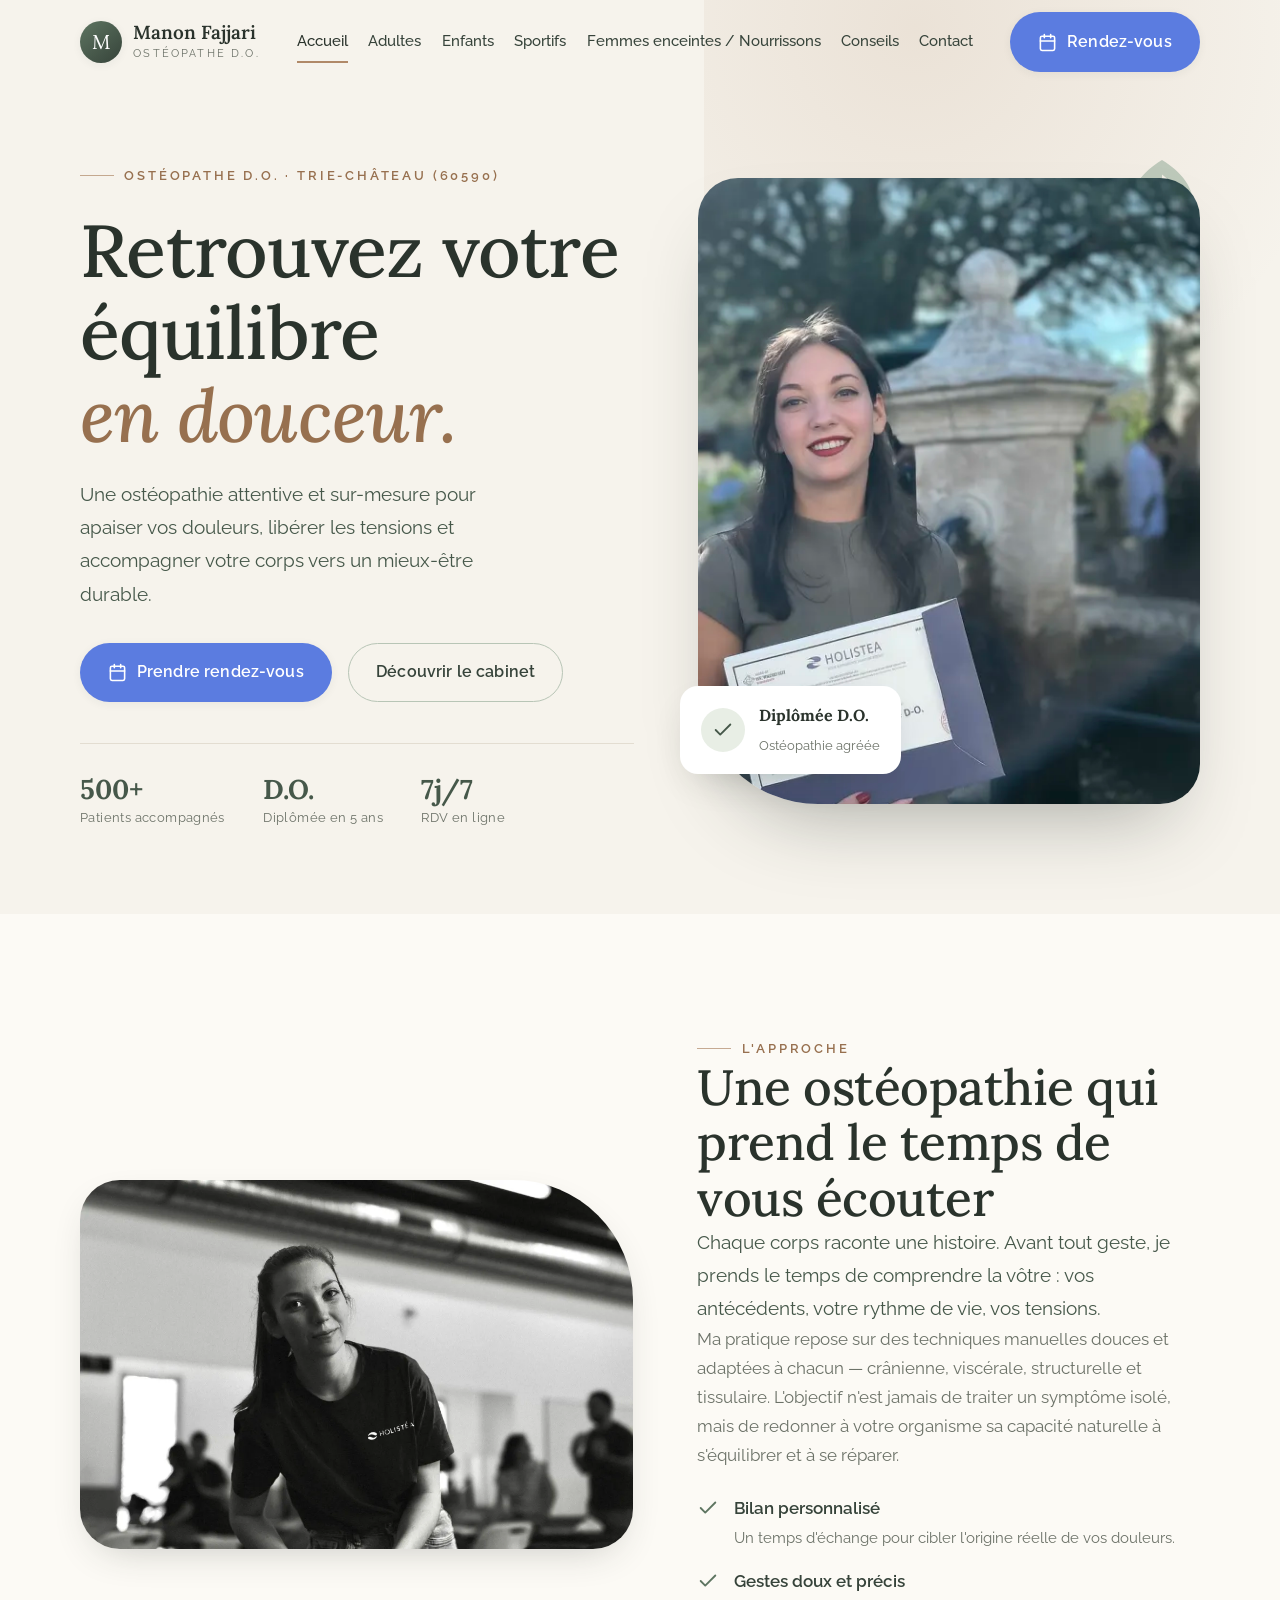
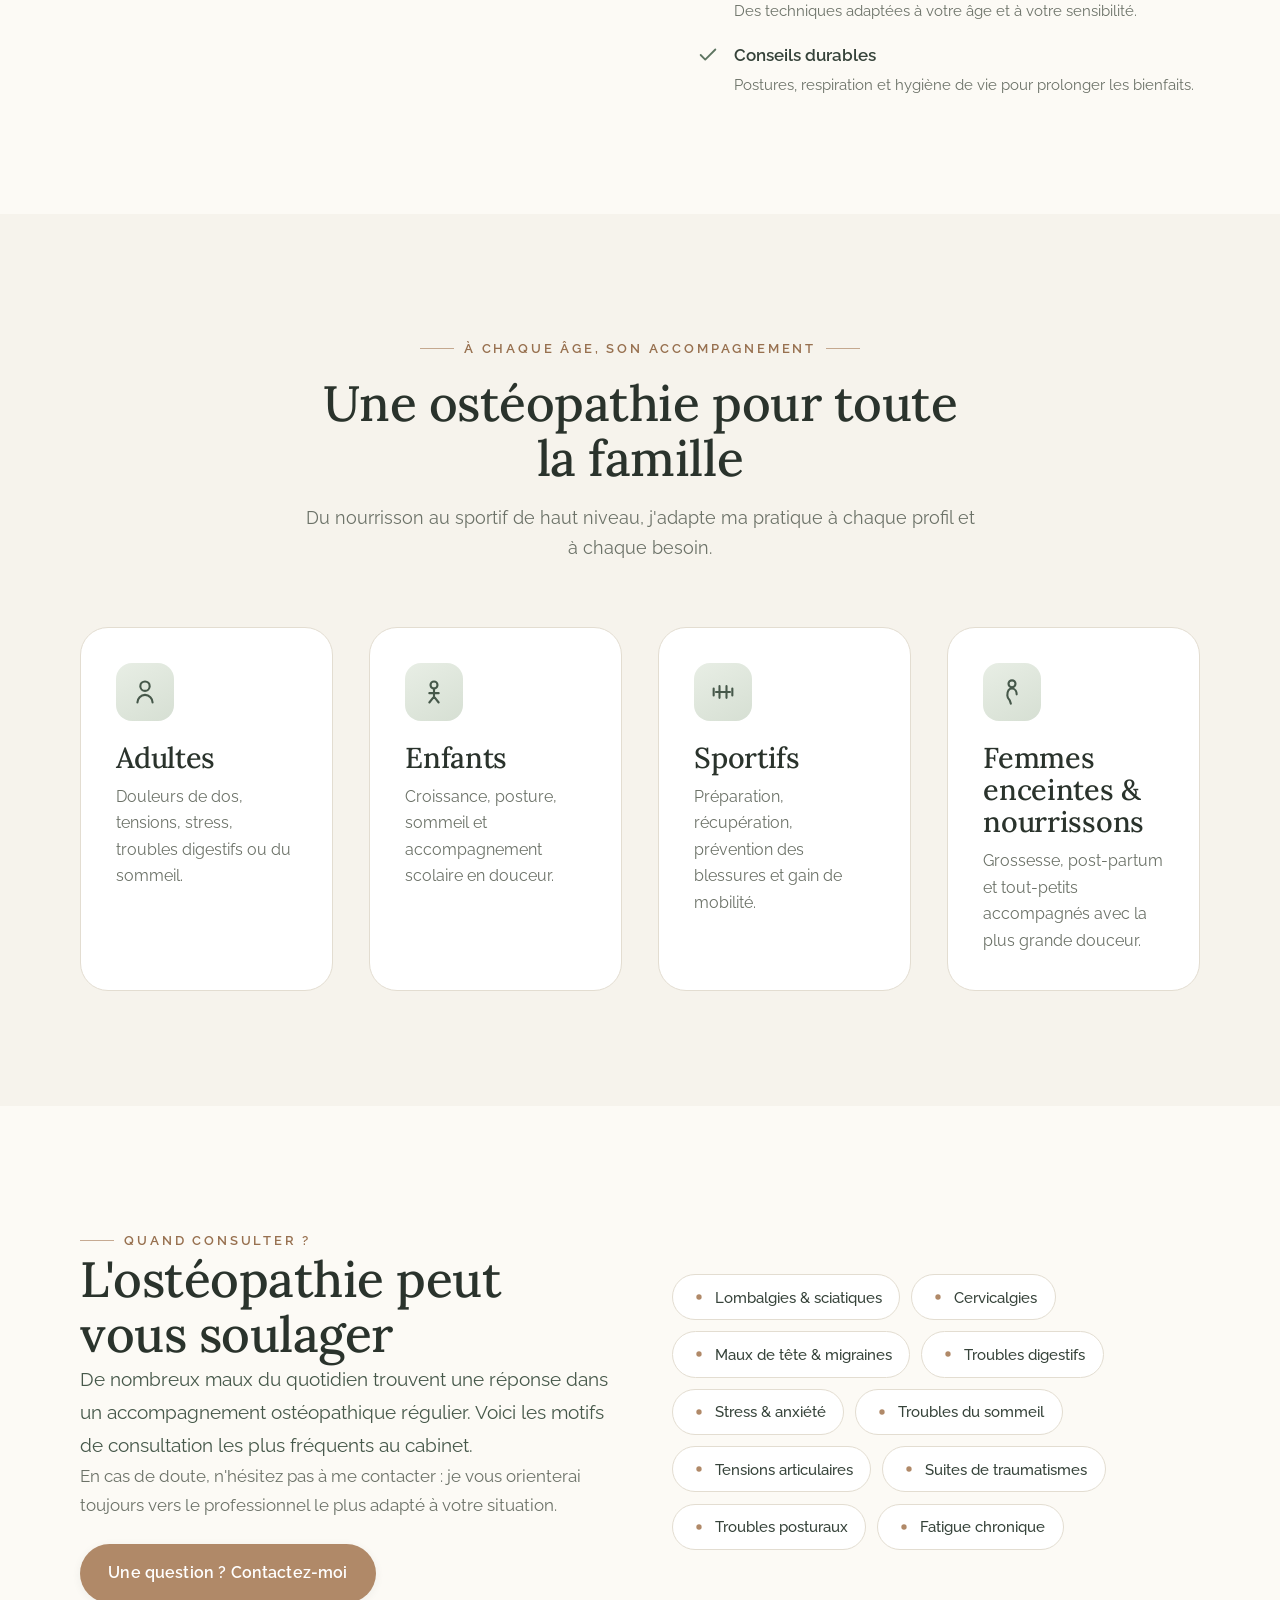
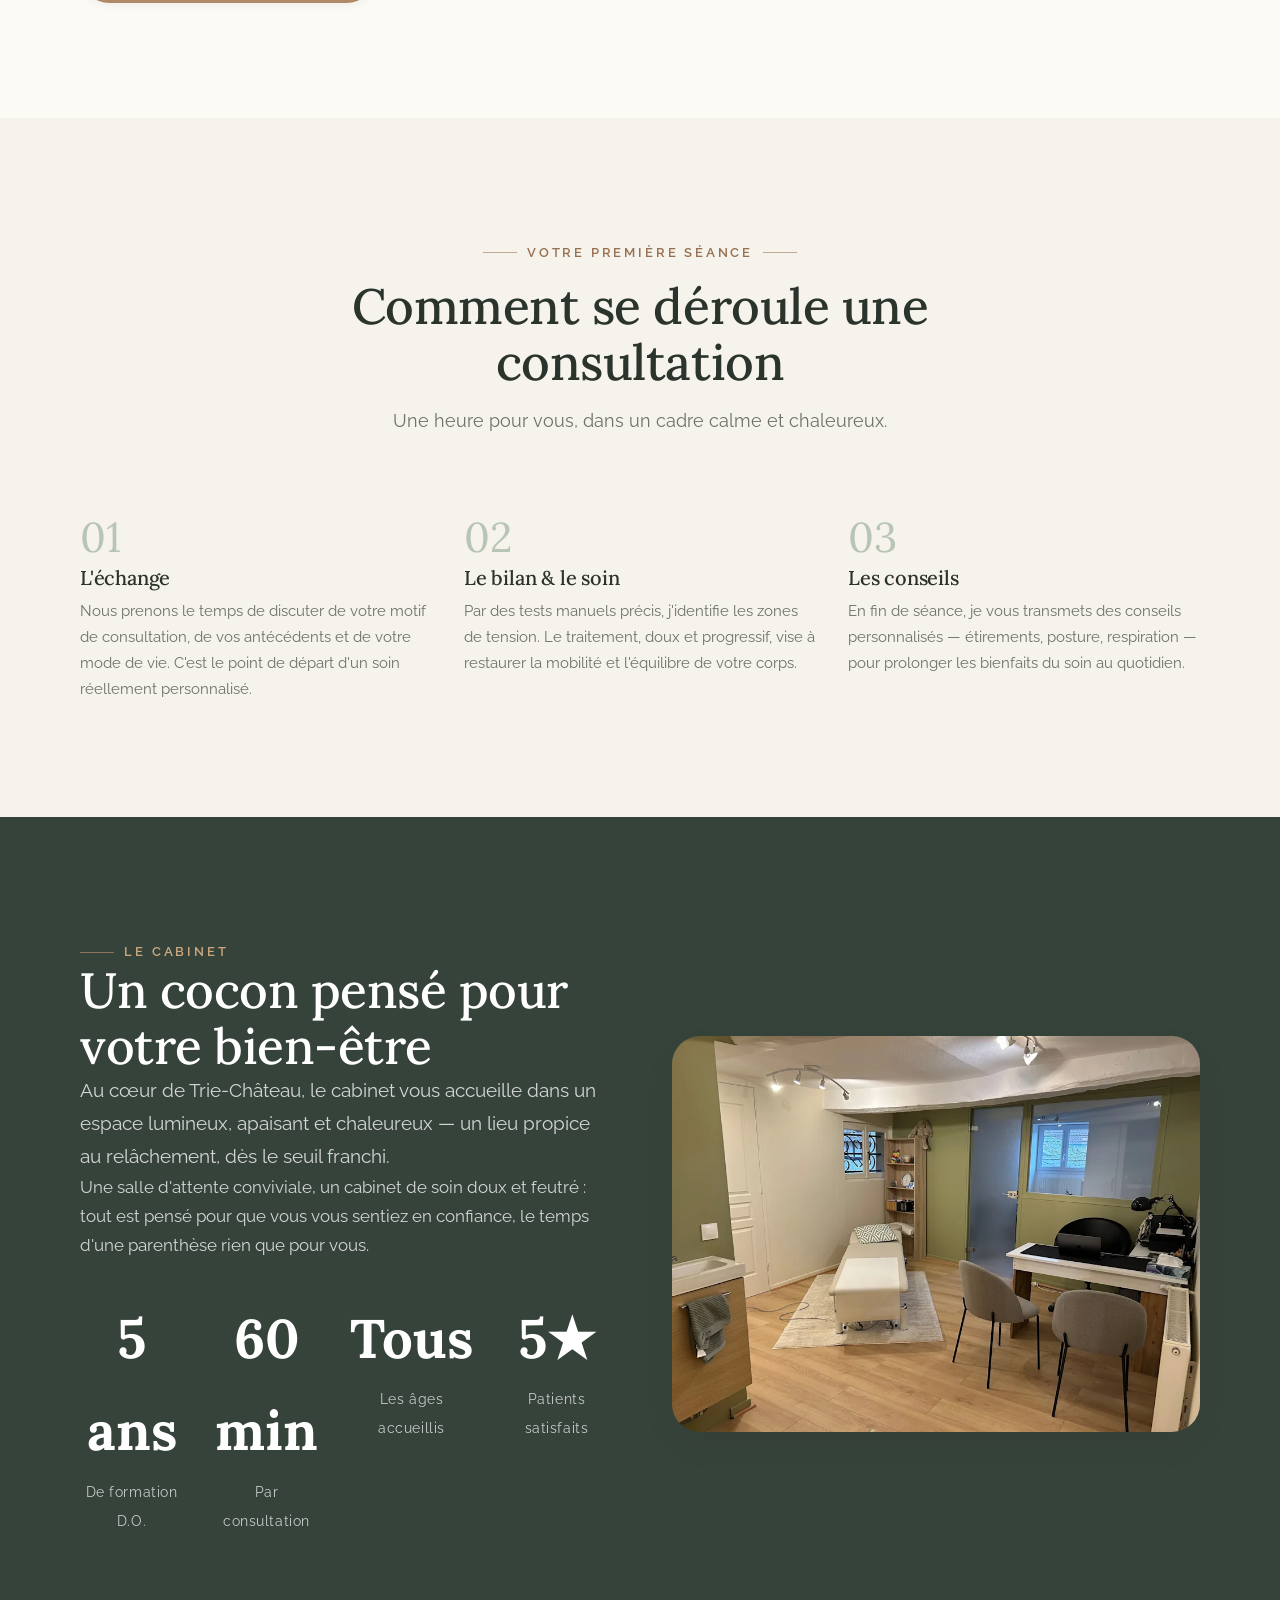
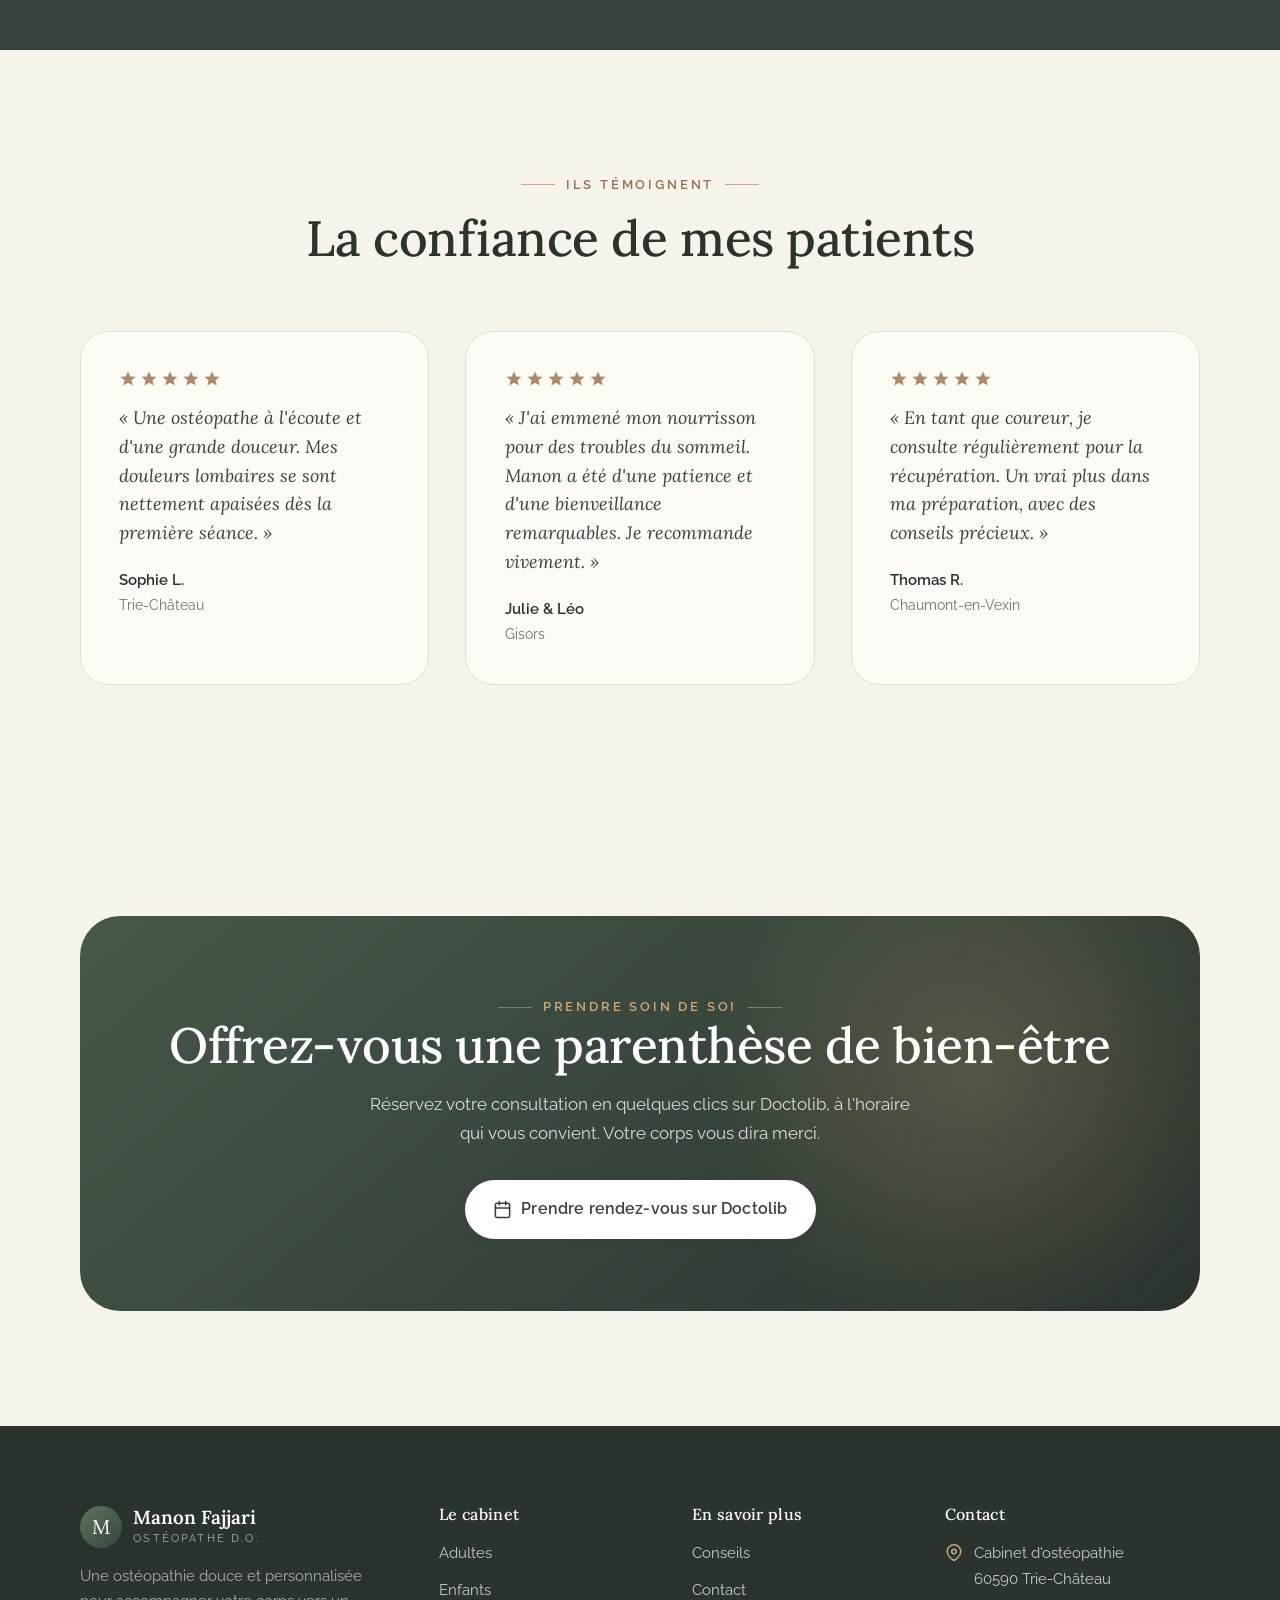
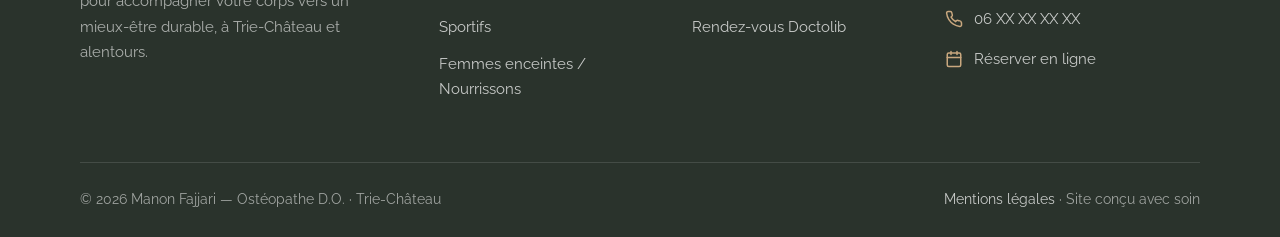
==== index.html @ 1dd915bf "Site vitrine Manon Fajjari — ostéopathe D.O. (multipage, SEO, Doctolib) Co-Authored-By: Claude Opus " ====
<!DOCTYPE html>
<html lang="fr">
<head>
  <meta charset="UTF-8" />
  <meta name="viewport" content="width=device-width, initial-scale=1" />
  <title>Manon Fajjari — Ostéopathe D.O. à Trie-Château (60590) | Prise de RDV</title>
  <meta name="description" content="Manon Fajjari, ostéopathe D.O. diplômée à Trie-Château (60590). Accompagnement ostéopathique doux et personnalisé : adultes, enfants, sportifs, femmes enceintes et nourrissons. Prenez rendez-vous en ligne sur Doctolib." />
  <meta name="keywords" content="ostéopathe Trie-Château, ostéopathie 60590, Manon Fajjari, ostéopathe Oise, rendez-vous ostéopathe Doctolib" />
  <meta name="author" content="Manon Fajjari" />
  <meta name="robots" content="index, follow" />
  <link rel="canonical" href="https://www.osteopathe-fajjari.fr/" />

  <!-- Open Graph -->
  <meta property="og:type" content="website" />
  <meta property="og:locale" content="fr_FR" />
  <meta property="og:title" content="Manon Fajjari — Ostéopathe D.O. à Trie-Château" />
  <meta property="og:description" content="Une ostéopathie douce et sur-mesure pour retrouver votre équilibre. Cabinet à Trie-Château (60590). Rendez-vous en ligne." />
  <meta property="og:image" content="https://www.osteopathe-fajjari.fr/assets/img/manon-fajjari-osteopathe-portrait.webp" />
  <meta property="og:url" content="https://www.osteopathe-fajjari.fr/" />

  <link rel="preconnect" href="https://fonts.googleapis.com" />
  <link rel="preconnect" href="https://fonts.gstatic.com" crossorigin />
  <link href="https://fonts.googleapis.com/css2?family=Lora:ital,wght@0,400;0,500;0,600;1,400;1,500&family=Raleway:wght@300;400;500;600;700&display=swap" rel="stylesheet" />
  <link rel="stylesheet" href="assets/css/style.css" />

  <!-- Données structurées : cabinet d'ostéopathie -->
  <script type="application/ld+json">
  {
    "@context": "https://schema.org",
    "@type": "MedicalBusiness",
    "additionalType": "https://schema.org/Physician",
    "name": "Manon Fajjari — Ostéopathe D.O.",
    "description": "Cabinet d'ostéopathie à Trie-Château. Ostéopathie douce et personnalisée pour adultes, enfants, sportifs, femmes enceintes et nourrissons.",
    "medicalSpecialty": "Osteopathic",
    "image": "https://www.osteopathe-fajjari.fr/assets/img/manon-fajjari-osteopathe-portrait.webp",
    "url": "https://www.osteopathe-fajjari.fr/",
    "address": {
      "@type": "PostalAddress",
      "addressLocality": "Trie-Château",
      "postalCode": "60590",
      "addressRegion": "Hauts-de-France",
      "addressCountry": "FR"
    },
    "areaServed": ["Trie-Château", "Gisors", "Chaumont-en-Vexin", "Trie-la-Ville", "Éragny-sur-Epte"],
    "priceRange": "€€",
    "potentialAction": {
      "@type": "ReserveAction",
      "target": "https://www.doctolib.fr/osteopathe/trie-chateau/manon-fajjari"
    }
  }
  </script>
</head>
<body>
  <a class="skip-link" href="#main">Aller au contenu principal</a>

  <!-- ============ HEADER ============ -->
  <header class="site-header">
    <div class="container nav">
      <a class="brand" href="index.html" aria-label="Manon Fajjari, ostéopathe — Accueil">
        <span class="brand-mark" aria-hidden="true">M</span>
        <span class="brand-text"><strong>Manon Fajjari</strong><span>Ostéopathe D.O.</span></span>
      </a>
      <nav class="nav-links" aria-label="Navigation principale">
        <a href="index.html" aria-current="page">Accueil</a>
        <a href="adultes.html">Adultes</a>
        <a href="enfants.html">Enfants</a>
        <a href="sportifs.html">Sportifs</a>
        <a href="femmes-enceintes-nourrissons.html">Femmes enceintes&nbsp;/ Nourrissons</a>
        <a href="conseils.html">Conseils</a>
        <a href="contact.html">Contact</a>
      </nav>
      <div class="nav-cta">
        <a class="btn btn--doctolib btn-desktop-hide" href="https://www.doctolib.fr/osteopathe/trie-chateau/manon-fajjari" target="_blank" rel="noopener">
          <svg viewBox="0 0 24 24" fill="none" stroke="currentColor" stroke-width="2" stroke-linecap="round" stroke-linejoin="round" aria-hidden="true"><rect x="3" y="4" width="18" height="18" rx="2"/><path d="M16 2v4M8 2v4M3 10h18"/></svg>
          Rendez-vous
        </a>
        <button class="nav-toggle" aria-label="Ouvrir le menu" aria-expanded="false" aria-controls="menu">
          <span></span><span></span><span></span>
        </button>
      </div>
    </div>
  </header>

  <main id="main">
    <!-- ============ HERO ============ -->
    <section class="hero">
      <div class="container">
        <div class="hero-grid">
          <div class="hero-text reveal">
            <span class="eyebrow">Ostéopathe D.O. · Trie-Château (60590)</span>
            <h1>Retrouvez votre équilibre <span class="serif-accent">en douceur.</span></h1>
            <p class="lead hero-desc">Une ostéopathie attentive et sur-mesure pour apaiser vos douleurs, libérer les tensions et accompagner votre corps vers un mieux-être durable.</p>
            <div class="hero-actions">
              <a class="btn btn--doctolib" href="https://www.doctolib.fr/osteopathe/trie-chateau/manon-fajjari" target="_blank" rel="noopener">
                <svg viewBox="0 0 24 24" fill="none" stroke="currentColor" stroke-width="2" stroke-linecap="round" stroke-linejoin="round" aria-hidden="true"><rect x="3" y="4" width="18" height="18" rx="2"/><path d="M16 2v4M8 2v4M3 10h18"/></svg>
                Prendre rendez-vous
              </a>
              <a class="btn btn--ghost" href="contact.html">Découvrir le cabinet</a>
            </div>
            <div class="hero-meta">
              <div><b>500+</b><span>Patients accompagnés</span></div>
              <div><b>D.O.</b><span>Diplômée en 5 ans</span></div>
              <div><b>7j/7</b><span>RDV en ligne</span></div>
            </div>
          </div>
          <div class="hero-figure reveal" data-delay="2">
            <svg class="hero-leaf" viewBox="0 0 24 24" fill="currentColor" aria-hidden="true"><path d="M12 2C7 5 4 9 4 14a8 8 0 0 0 16 0c0-5-3-9-8-12Zm0 3.6c3 2.2 5 5 5 8.4a5 5 0 0 1-5 5Z"/></svg>
            <img src="assets/img/manon-fajjari-osteopathe-diplome.webp" alt="Manon Fajjari, ostéopathe D.O. diplômée, devant son cabinet à Trie-Château" width="640" height="800" />
            <div class="hero-badge">
              <span class="ic" aria-hidden="true"><svg viewBox="0 0 24 24" fill="none" stroke="currentColor" stroke-width="2" stroke-linecap="round" stroke-linejoin="round"><path d="M20 6 9 17l-5-5"/></svg></span>
              <div><b>Diplômée D.O.</b><span>Ostéopathie agréée</span></div>
            </div>
          </div>
        </div>
      </div>
    </section>

    <!-- ============ APPROCHE ============ -->
    <section class="section bg-surface" id="approche">
      <div class="container">
        <div class="split wide-text">
          <div class="framed-img organic reveal">
            <img src="assets/img/manon-fajjari-osteopathe-portrait.webp" alt="Manon Fajjari en consultation, à l'écoute de ses patients" width="900" height="600" />
          </div>
          <div class="reveal" data-delay="2">
            <span class="eyebrow">L'approche</span>
            <h2>Une ostéopathie qui prend le temps de vous écouter</h2>
            <p class="lead">Chaque corps raconte une histoire. Avant tout geste, je prends le temps de comprendre la vôtre : vos antécédents, votre rythme de vie, vos tensions.</p>
            <p>Ma pratique repose sur des techniques manuelles douces et adaptées à chacun — crânienne, viscérale, structurelle et tissulaire. L'objectif n'est jamais de traiter un symptôme isolé, mais de redonner à votre organisme sa capacité naturelle à s'équilibrer et à se réparer.</p>
            <ul class="check-list mt-2">
              <li><svg viewBox="0 0 24 24" fill="none" stroke="currentColor" stroke-width="2" stroke-linecap="round" stroke-linejoin="round"><path d="M20 6 9 17l-5-5"/></svg><div><strong>Bilan personnalisé</strong><span>Un temps d'échange pour cibler l'origine réelle de vos douleurs.</span></div></li>
              <li><svg viewBox="0 0 24 24" fill="none" stroke="currentColor" stroke-width="2" stroke-linecap="round" stroke-linejoin="round"><path d="M20 6 9 17l-5-5"/></svg><div><strong>Gestes doux et précis</strong><span>Des techniques adaptées à votre âge et à votre sensibilité.</span></div></li>
              <li><svg viewBox="0 0 24 24" fill="none" stroke="currentColor" stroke-width="2" stroke-linecap="round" stroke-linejoin="round"><path d="M20 6 9 17l-5-5"/></svg><div><strong>Conseils durables</strong><span>Postures, respiration et hygiène de vie pour prolonger les bienfaits.</span></div></li>
            </ul>
          </div>
        </div>
      </div>
    </section>

    <!-- ============ POUR QUI ============ -->
    <section class="section" id="pour-qui">
      <div class="container">
        <div class="section-head center reveal">
          <span class="eyebrow center">À chaque âge, son accompagnement</span>
          <h2>Une ostéopathie pour toute la famille</h2>
          <p>Du nourrisson au sportif de haut niveau, j'adapte ma pratique à chaque profil et à chaque besoin.</p>
        </div>
        <div class="grid grid-4">
          <a class="card reveal" href="adultes.html">
            <span class="ic" aria-hidden="true"><svg viewBox="0 0 24 24" fill="none" stroke="currentColor" stroke-width="1.8" stroke-linecap="round" stroke-linejoin="round"><circle cx="12" cy="7" r="4"/><path d="M5.5 21a6.5 6.5 0 0 1 13 0"/></svg></span>
            <h3>Adultes</h3>
            <p>Douleurs de dos, tensions, stress, troubles digestifs ou du sommeil.</p>
          </a>
          <a class="card reveal" data-delay="1" href="enfants.html">
            <span class="ic" aria-hidden="true"><svg viewBox="0 0 24 24" fill="none" stroke="currentColor" stroke-width="1.8" stroke-linecap="round" stroke-linejoin="round"><circle cx="12" cy="6" r="3"/><path d="M12 9v7M8 21l4-5 4 5M8 13h8"/></svg></span>
            <h3>Enfants</h3>
            <p>Croissance, posture, sommeil et accompagnement scolaire en douceur.</p>
          </a>
          <a class="card reveal" data-delay="2" href="sportifs.html">
            <span class="ic" aria-hidden="true"><svg viewBox="0 0 24 24" fill="none" stroke="currentColor" stroke-width="1.8" stroke-linecap="round" stroke-linejoin="round"><path d="M6 12h12M4 9v6M20 9v6M9 7v10M15 7v10"/></svg></span>
            <h3>Sportifs</h3>
            <p>Préparation, récupération, prévention des blessures et gain de mobilité.</p>
          </a>
          <a class="card reveal" data-delay="3" href="femmes-enceintes-nourrissons.html">
            <span class="ic" aria-hidden="true"><svg viewBox="0 0 24 24" fill="none" stroke="currentColor" stroke-width="1.8" stroke-linecap="round" stroke-linejoin="round"><path d="M12 2a3 3 0 1 0 0 6 3 3 0 0 0 0-6Z"/><path d="M12 9c-3 0-4 3-4 6 0 2 1 3 2 4l1 3M12 9c3 0 4 3 4 5"/></svg></span>
            <h3>Femmes enceintes &amp; nourrissons</h3>
            <p>Grossesse, post-partum et tout-petits accompagnés avec la plus grande douceur.</p>
          </a>
        </div>
      </div>
    </section>

    <!-- ============ MOTIFS ============ -->
    <section class="section bg-surface" id="motifs">
      <div class="container">
        <div class="split">
          <div class="reveal">
            <span class="eyebrow">Quand consulter ?</span>
            <h2>L'ostéopathie peut vous soulager</h2>
            <p class="lead">De nombreux maux du quotidien trouvent une réponse dans un accompagnement ostéopathique régulier. Voici les motifs de consultation les plus fréquents au cabinet.</p>
            <p>En cas de doute, n'hésitez pas à me contacter : je vous orienterai toujours vers le professionnel le plus adapté à votre situation.</p>
            <a class="btn btn--accent mt-2" href="contact.html">Une question ? Contactez-moi</a>
          </div>
          <div class="reveal" data-delay="2">
            <ul class="pill-list">
              <li class="pill"><svg viewBox="0 0 24 24" fill="currentColor"><circle cx="12" cy="12" r="4"/></svg> Lombalgies &amp; sciatiques</li>
              <li class="pill"><svg viewBox="0 0 24 24" fill="currentColor"><circle cx="12" cy="12" r="4"/></svg> Cervicalgies</li>
              <li class="pill"><svg viewBox="0 0 24 24" fill="currentColor"><circle cx="12" cy="12" r="4"/></svg> Maux de tête &amp; migraines</li>
              <li class="pill"><svg viewBox="0 0 24 24" fill="currentColor"><circle cx="12" cy="12" r="4"/></svg> Troubles digestifs</li>
              <li class="pill"><svg viewBox="0 0 24 24" fill="currentColor"><circle cx="12" cy="12" r="4"/></svg> Stress &amp; anxiété</li>
              <li class="pill"><svg viewBox="0 0 24 24" fill="currentColor"><circle cx="12" cy="12" r="4"/></svg> Troubles du sommeil</li>
              <li class="pill"><svg viewBox="0 0 24 24" fill="currentColor"><circle cx="12" cy="12" r="4"/></svg> Tensions articulaires</li>
              <li class="pill"><svg viewBox="0 0 24 24" fill="currentColor"><circle cx="12" cy="12" r="4"/></svg> Suites de traumatismes</li>
              <li class="pill"><svg viewBox="0 0 24 24" fill="currentColor"><circle cx="12" cy="12" r="4"/></svg> Troubles posturaux</li>
              <li class="pill"><svg viewBox="0 0 24 24" fill="currentColor"><circle cx="12" cy="12" r="4"/></svg> Fatigue chronique</li>
            </ul>
          </div>
        </div>
      </div>
    </section>

    <!-- ============ DÉROULÉ SÉANCE ============ -->
    <section class="section" id="seance">
      <div class="container">
        <div class="section-head center reveal">
          <span class="eyebrow center">Votre première séance</span>
          <h2>Comment se déroule une consultation</h2>
          <p>Une heure pour vous, dans un cadre calme et chaleureux.</p>
        </div>
        <div class="steps">
          <div class="step reveal">
            <div class="step-num">01</div>
            <h3>L'échange</h3>
            <p>Nous prenons le temps de discuter de votre motif de consultation, de vos antécédents et de votre mode de vie. C'est le point de départ d'un soin réellement personnalisé.</p>
          </div>
          <div class="step reveal" data-delay="1">
            <div class="step-num">02</div>
            <h3>Le bilan &amp; le soin</h3>
            <p>Par des tests manuels précis, j'identifie les zones de tension. Le traitement, doux et progressif, vise à restaurer la mobilité et l'équilibre de votre corps.</p>
          </div>
          <div class="step reveal" data-delay="2">
            <div class="step-num">03</div>
            <h3>Les conseils</h3>
            <p>En fin de séance, je vous transmets des conseils personnalisés — étirements, posture, respiration — pour prolonger les bienfaits du soin au quotidien.</p>
          </div>
        </div>
      </div>
    </section>

    <!-- ============ CABINET / STATS ============ -->
    <section class="section band" id="cabinet">
      <div class="container">
        <div class="split">
          <div class="reveal">
            <span class="eyebrow">Le cabinet</span>
            <h2>Un cocon pensé pour votre bien-être</h2>
            <p class="lead">Au cœur de Trie-Château, le cabinet vous accueille dans un espace lumineux, apaisant et chaleureux — un lieu propice au relâchement, dès le seuil franchi.</p>
            <p>Une salle d'attente conviviale, un cabinet de soin doux et feutré : tout est pensé pour que vous vous sentiez en confiance, le temps d'une parenthèse rien que pour vous.</p>
            <div class="stats mt-3">
              <div class="stat"><b>5 ans</b><span>De formation D.O.</span></div>
              <div class="stat"><b>60 min</b><span>Par consultation</span></div>
              <div class="stat"><b>Tous</b><span>Les âges accueillis</span></div>
              <div class="stat"><b>5★</b><span>Patients satisfaits</span></div>
            </div>
          </div>
          <div class="framed-img reveal" data-delay="2">
            <img src="assets/img/cabinet-osteopathie-trie-chateau.webp" alt="Le cabinet de soin d'ostéopathie de Manon Fajjari à Trie-Château" width="930" height="600" />
          </div>
        </div>
      </div>
    </section>

    <!-- ============ TÉMOIGNAGES ============ -->
    <section class="section" id="avis">
      <div class="container">
        <div class="section-head center reveal">
          <span class="eyebrow center">Ils témoignent</span>
          <h2>La confiance de mes patients</h2>
        </div>
        <div class="grid grid-3">
          <figure class="quote reveal">
            <div class="stars" aria-label="5 étoiles sur 5">
              <svg viewBox="0 0 24 24" fill="currentColor"><path d="m12 2 3 6.5 7 .6-5.3 4.6 1.6 6.8L12 17l-6.2 3.5 1.6-6.8L2 9.1l7-.6L12 2Z"/></svg><svg viewBox="0 0 24 24" fill="currentColor"><path d="m12 2 3 6.5 7 .6-5.3 4.6 1.6 6.8L12 17l-6.2 3.5 1.6-6.8L2 9.1l7-.6L12 2Z"/></svg><svg viewBox="0 0 24 24" fill="currentColor"><path d="m12 2 3 6.5 7 .6-5.3 4.6 1.6 6.8L12 17l-6.2 3.5 1.6-6.8L2 9.1l7-.6L12 2Z"/></svg><svg viewBox="0 0 24 24" fill="currentColor"><path d="m12 2 3 6.5 7 .6-5.3 4.6 1.6 6.8L12 17l-6.2 3.5 1.6-6.8L2 9.1l7-.6L12 2Z"/></svg><svg viewBox="0 0 24 24" fill="currentColor"><path d="m12 2 3 6.5 7 .6-5.3 4.6 1.6 6.8L12 17l-6.2 3.5 1.6-6.8L2 9.1l7-.6L12 2Z"/></svg>
            </div>
            <blockquote>« Une ostéopathe à l'écoute et d'une grande douceur. Mes douleurs lombaires se sont nettement apaisées dès la première séance. »</blockquote>
            <figcaption>Sophie L.<span>Trie-Château</span></figcaption>
          </figure>
          <figure class="quote reveal" data-delay="1">
            <div class="stars" aria-label="5 étoiles sur 5">
              <svg viewBox="0 0 24 24" fill="currentColor"><path d="m12 2 3 6.5 7 .6-5.3 4.6 1.6 6.8L12 17l-6.2 3.5 1.6-6.8L2 9.1l7-.6L12 2Z"/></svg><svg viewBox="0 0 24 24" fill="currentColor"><path d="m12 2 3 6.5 7 .6-5.3 4.6 1.6 6.8L12 17l-6.2 3.5 1.6-6.8L2 9.1l7-.6L12 2Z"/></svg><svg viewBox="0 0 24 24" fill="currentColor"><path d="m12 2 3 6.5 7 .6-5.3 4.6 1.6 6.8L12 17l-6.2 3.5 1.6-6.8L2 9.1l7-.6L12 2Z"/></svg><svg viewBox="0 0 24 24" fill="currentColor"><path d="m12 2 3 6.5 7 .6-5.3 4.6 1.6 6.8L12 17l-6.2 3.5 1.6-6.8L2 9.1l7-.6L12 2Z"/></svg><svg viewBox="0 0 24 24" fill="currentColor"><path d="m12 2 3 6.5 7 .6-5.3 4.6 1.6 6.8L12 17l-6.2 3.5 1.6-6.8L2 9.1l7-.6L12 2Z"/></svg>
            </div>
            <blockquote>« J'ai emmené mon nourrisson pour des troubles du sommeil. Manon a été d'une patience et d'une bienveillance remarquables. Je recommande vivement. »</blockquote>
            <figcaption>Julie &amp; Léo<span>Gisors</span></figcaption>
          </figure>
          <figure class="quote reveal" data-delay="2">
            <div class="stars" aria-label="5 étoiles sur 5">
              <svg viewBox="0 0 24 24" fill="currentColor"><path d="m12 2 3 6.5 7 .6-5.3 4.6 1.6 6.8L12 17l-6.2 3.5 1.6-6.8L2 9.1l7-.6L12 2Z"/></svg><svg viewBox="0 0 24 24" fill="currentColor"><path d="m12 2 3 6.5 7 .6-5.3 4.6 1.6 6.8L12 17l-6.2 3.5 1.6-6.8L2 9.1l7-.6L12 2Z"/></svg><svg viewBox="0 0 24 24" fill="currentColor"><path d="m12 2 3 6.5 7 .6-5.3 4.6 1.6 6.8L12 17l-6.2 3.5 1.6-6.8L2 9.1l7-.6L12 2Z"/></svg><svg viewBox="0 0 24 24" fill="currentColor"><path d="m12 2 3 6.5 7 .6-5.3 4.6 1.6 6.8L12 17l-6.2 3.5 1.6-6.8L2 9.1l7-.6L12 2Z"/></svg><svg viewBox="0 0 24 24" fill="currentColor"><path d="m12 2 3 6.5 7 .6-5.3 4.6 1.6 6.8L12 17l-6.2 3.5 1.6-6.8L2 9.1l7-.6L12 2Z"/></svg>
            </div>
            <blockquote>« En tant que coureur, je consulte régulièrement pour la récupération. Un vrai plus dans ma préparation, avec des conseils précieux. »</blockquote>
            <figcaption>Thomas R.<span>Chaumont-en-Vexin</span></figcaption>
          </figure>
        </div>
      </div>
    </section>

    <!-- ============ CTA ============ -->
    <section class="section cta-band">
      <div class="container">
        <div class="cta-inner reveal">
          <span class="eyebrow center">Prendre soin de soi</span>
          <h2>Offrez-vous une parenthèse de bien-être</h2>
          <p>Réservez votre consultation en quelques clics sur Doctolib, à l'horaire qui vous convient. Votre corps vous dira merci.</p>
          <div class="hero-actions">
            <a class="btn btn--light" href="https://www.doctolib.fr/osteopathe/trie-chateau/manon-fajjari" target="_blank" rel="noopener">
              <svg viewBox="0 0 24 24" fill="none" stroke="currentColor" stroke-width="2" stroke-linecap="round" stroke-linejoin="round" aria-hidden="true"><rect x="3" y="4" width="18" height="18" rx="2"/><path d="M16 2v4M8 2v4M3 10h18"/></svg>
              Prendre rendez-vous sur Doctolib
            </a>
          </div>
        </div>
      </div>
    </section>
  </main>

  <!-- ============ FOOTER ============ -->
  <footer class="site-footer">
    <div class="container">
      <div class="footer-grid">
        <div class="footer-brand">
          <a class="brand" href="index.html" aria-label="Accueil">
            <span class="brand-mark" aria-hidden="true">M</span>
            <span class="brand-text"><strong>Manon Fajjari</strong><span>Ostéopathe D.O.</span></span>
          </a>
          <p>Une ostéopathie douce et personnalisée pour accompagner votre corps vers un mieux-être durable, à Trie-Château et alentours.</p>
        </div>
        <div>
          <h4>Le cabinet</h4>
          <ul class="footer-links">
            <li><a href="adultes.html">Adultes</a></li>
            <li><a href="enfants.html">Enfants</a></li>
            <li><a href="sportifs.html">Sportifs</a></li>
            <li><a href="femmes-enceintes-nourrissons.html">Femmes enceintes / Nourrissons</a></li>
          </ul>
        </div>
        <div>
          <h4>En savoir plus</h4>
          <ul class="footer-links">
            <li><a href="conseils.html">Conseils</a></li>
            <li><a href="contact.html">Contact</a></li>
            <li><a href="https://www.doctolib.fr/osteopathe/trie-chateau/manon-fajjari" target="_blank" rel="noopener">Rendez-vous Doctolib</a></li>
          </ul>
        </div>
        <div>
          <h4>Contact</h4>
          <ul class="footer-contact">
            <li><svg viewBox="0 0 24 24" fill="none" stroke="currentColor" stroke-width="2" stroke-linecap="round" stroke-linejoin="round"><path d="M21 10c0 7-9 12-9 12s-9-5-9-12a9 9 0 0 1 18 0Z"/><circle cx="12" cy="10" r="3"/></svg><span>Cabinet d'ostéopathie<br/>60590 Trie-Château</span></li>
            <li><svg viewBox="0 0 24 24" fill="none" stroke="currentColor" stroke-width="2" stroke-linecap="round" stroke-linejoin="round"><path d="M22 16.9v3a2 2 0 0 1-2.2 2 19.8 19.8 0 0 1-8.6-3 19.5 19.5 0 0 1-6-6 19.8 19.8 0 0 1-3-8.6A2 2 0 0 1 4.1 2h3a2 2 0 0 1 2 1.7c.1.9.3 1.8.6 2.6a2 2 0 0 1-.5 2.1L8.1 9.5a16 16 0 0 0 6 6l1.1-1.1a2 2 0 0 1 2.1-.5c.8.3 1.7.5 2.6.6a2 2 0 0 1 1.7 2Z"/></svg><a href="tel:+33000000000">06 XX XX XX XX</a></li>
            <li><svg viewBox="0 0 24 24" fill="none" stroke="currentColor" stroke-width="2" stroke-linecap="round" stroke-linejoin="round"><rect x="3" y="4" width="18" height="18" rx="2"/><path d="M16 2v4M8 2v4M3 10h18"/></svg><a href="https://www.doctolib.fr/osteopathe/trie-chateau/manon-fajjari" target="_blank" rel="noopener">Réserver en ligne</a></li>
          </ul>
        </div>
      </div>
      <div class="footer-bottom">
        <span>© <span data-year>2026</span> Manon Fajjari — Ostéopathe D.O. · Trie-Château</span>
        <span><a href="contact.html">Mentions légales</a> · Site conçu avec soin</span>
      </div>
    </div>
  </footer>

  <script src="assets/js/main.js"></script>
</body>
</html>
---- assets/css/style.css ----
/* =========================================================================
   Manon Fajjari — Ostéopathe D.O. à Trie-Château
   Design system : bien-être haut de gamme
   Palette : sauge / eucalyptus + crème + bois & laiton
   Typo : Lora (serif, titres) + Raleway (sans, texte)
   ========================================================================= */

/* ---------- Tokens ---------- */
:root {
  /* Couleurs */
  --sage-900: #2a332c;
  --sage-800: #36433a;
  --sage-700: #46584a;
  --sage-600: #5e7561;
  --sage-500: #7a8f7c;
  --sage-300: #b8c5b6;
  --sage-200: #d6dfd3;
  --sage-100: #e8eee5;

  --cream:    #f6f3ec;
  --cream-2:  #efe9dd;
  --surface:  #ffffff;
  --surface-2:#fcfaf5;
  --sand:     #e7dcc9;

  --brass:    #b08968;   /* accent chaud, haut de gamme */
  --brass-dk: #97704f;
  --gold-soft:#c9a87f;

  --ink:      #25302a;
  --muted:    #6c7268;
  --line:     #e3ddd1;

  /* Couleurs sémantiques */
  --color-primary: var(--sage-600);
  --color-accent:  var(--brass);
  --color-bg:      var(--cream);
  --color-text:    var(--ink);

  /* Typo */
  --font-serif: 'Lora', Georgia, 'Times New Roman', serif;
  --font-sans:  'Raleway', -apple-system, BlinkMacSystemFont, 'Segoe UI', sans-serif;

  /* Échelle d'espacement (8pt) */
  --space-1: .5rem;  --space-2: 1rem;  --space-3: 1.5rem;
  --space-4: 2rem;   --space-5: 3rem;  --space-6: 4rem;
  --space-7: 6rem;   --space-8: 8rem;

  /* Rayons */
  --r-sm: 10px; --r-md: 18px; --r-lg: 28px; --r-xl: 40px;
  --r-organic: 56% 44% 60% 40% / 48% 52% 48% 52%;

  /* Ombres douces */
  --shadow-sm: 0 2px 10px rgba(42,51,44,.06);
  --shadow-md: 0 14px 40px -18px rgba(42,51,44,.30);
  --shadow-lg: 0 40px 80px -32px rgba(42,51,44,.38);

  /* Layout */
  --container: 1200px;
  --header-h: 84px;

  --ease: cubic-bezier(.22,.61,.36,1);
}

/* ---------- Reset ---------- */
*,*::before,*::after { box-sizing: border-box; }
* { margin: 0; }
html { scroll-behavior: smooth; -webkit-text-size-adjust: 100%; }
body {
  font-family: var(--font-sans);
  font-size: 17px;
  line-height: 1.7;
  color: var(--color-text);
  background: var(--color-bg);
  -webkit-font-smoothing: antialiased;
  text-rendering: optimizeLegibility;
  overflow-x: hidden;
}
img,svg,video { display: block; max-width: 100%; height: auto; }
a { color: inherit; text-decoration: none; }
ul { list-style: none; padding: 0; }
button { font-family: inherit; cursor: pointer; }
:focus-visible { outline: 3px solid var(--brass); outline-offset: 3px; border-radius: 4px; }

/* ---------- Typo ---------- */
h1,h2,h3,h4 { font-family: var(--font-serif); font-weight: 500; line-height: 1.12; color: var(--sage-900); letter-spacing: -.01em; }
h1 { font-size: clamp(2.5rem, 6vw, 4.6rem); }
h2 { font-size: clamp(2rem, 4vw, 3.1rem); }
h3 { font-size: clamp(1.35rem, 2.4vw, 1.8rem); }
h4 { font-size: 1.2rem; }
p  { color: var(--muted); }
strong { color: var(--sage-800); font-weight: 600; }

.eyebrow {
  font-family: var(--font-sans);
  font-size: .8rem; font-weight: 600;
  letter-spacing: .22em; text-transform: uppercase;
  color: var(--brass-dk);
  display: inline-flex; align-items: center; gap: .65rem;
}
.eyebrow::before {
  content: ""; width: 34px; height: 1px; background: var(--brass); opacity: .7;
}
.eyebrow.center::after { content:""; width:34px; height:1px; background:var(--brass); opacity:.7; }

.lead { font-size: 1.18rem; color: var(--sage-700); line-height: 1.75; }
.serif-accent { font-family: var(--font-serif); font-style: italic; color: var(--brass-dk); }

/* ---------- Layout helpers ---------- */
.container { width: 100%; max-width: var(--container); margin-inline: auto; padding-inline: clamp(1.25rem, 4vw, 2.5rem); }
.section { padding-block: clamp(4rem, 9vw, 7.5rem); }
.section--tight { padding-block: clamp(3rem, 6vw, 5rem); }
.section-head { max-width: 680px; margin-bottom: clamp(2.5rem,5vw,4rem); }
.section-head.center { margin-inline: auto; text-align: center; }
.section-head h2 { margin: 1rem 0 1rem; }
.section-head p  { font-size: 1.1rem; }

.grid { display: grid; gap: clamp(1.25rem, 3vw, 2.25rem); }
@media(min-width:640px){ .grid-2{grid-template-columns:repeat(2,1fr);} }
@media(min-width:880px){ .grid-3{grid-template-columns:repeat(3,1fr);} .grid-4{grid-template-columns:repeat(4,1fr);} }
@media(max-width:879px){ .grid-4{grid-template-columns:repeat(2,1fr);} }

.split { display: grid; gap: clamp(2rem,5vw,4.5rem); align-items: center; }
@media(min-width:920px){ .split{ grid-template-columns: 1fr 1fr; } .split.wide-text{grid-template-columns:1.1fr 1fr;} }

.text-center { text-align: center; }

/* ---------- Boutons ---------- */
.btn {
  --btn-bg: var(--sage-600); --btn-fg: #fff;
  display: inline-flex; align-items: center; justify-content: center; gap: .6rem;
  padding: .95rem 1.7rem; min-height: 52px;
  font-weight: 600; font-size: .98rem; letter-spacing: .01em;
  background: var(--btn-bg); color: var(--btn-fg);
  border: 1px solid transparent; border-radius: 100px;
  transition: transform .25s var(--ease), box-shadow .25s var(--ease), background .25s var(--ease);
  box-shadow: var(--shadow-sm);
}
.btn svg { width: 19px; height: 19px; }
.btn:hover { transform: translateY(-3px); box-shadow: var(--shadow-md); }
.btn:active { transform: translateY(-1px); }

.btn--doctolib { --btn-bg: #5b7ce0; /* bleu Doctolib */ }
.btn--doctolib:hover { --btn-bg: #4a6cd4; }
.btn--accent { --btn-bg: var(--brass); }
.btn--accent:hover { --btn-bg: var(--brass-dk); }
.btn--ghost {
  --btn-bg: transparent; --btn-fg: var(--sage-800);
  border-color: var(--sage-300); box-shadow: none;
}
.btn--ghost:hover { --btn-bg: var(--sage-100); border-color: var(--sage-500); }
.btn--light { --btn-bg:#fff; --btn-fg: var(--sage-800); }
.btn--block { width: 100%; }

/* ---------- Header / Nav ---------- */
.site-header {
  position: fixed; inset: 0 0 auto 0; z-index: 100;
  height: var(--header-h);
  display: flex; align-items: center;
  transition: background .35s var(--ease), box-shadow .35s var(--ease), height .35s var(--ease);
}
.site-header.scrolled {
  background: rgba(246,243,236,.82);
  backdrop-filter: blur(14px); -webkit-backdrop-filter: blur(14px);
  box-shadow: 0 1px 0 var(--line);
  height: 72px;
}
.nav { display: flex; align-items: center; justify-content: space-between; width: 100%; }
.brand { display: flex; align-items: center; gap: .7rem; }
.brand-mark {
  width: 42px; height: 42px; border-radius: 50%;
  background: linear-gradient(140deg, var(--sage-600), var(--sage-800));
  color: #fff; display: grid; place-items: center;
  font-family: var(--font-serif); font-size: 1.25rem; box-shadow: var(--shadow-sm);
}
.brand-text { line-height: 1.05; }
.brand-text strong { display: block; font-family: var(--font-serif); font-size: 1.18rem; color: var(--sage-900); font-weight: 600; }
.brand-text span { font-size: .68rem; letter-spacing: .2em; text-transform: uppercase; color: var(--muted); }

.nav-links { display: flex; align-items: center; gap: clamp(.5rem,1.6vw,1.7rem); }
.nav-links a {
  font-size: .95rem; font-weight: 500; color: var(--sage-800);
  padding: .4rem 0; position: relative; transition: color .2s;
}
.nav-links a::after {
  content:""; position:absolute; left:0; bottom:-2px; width:0; height:2px;
  background: var(--brass); transition: width .28s var(--ease);
}
.nav-links a:hover { color: var(--sage-900); }
.nav-links a:hover::after, .nav-links a[aria-current="page"]::after { width:100%; }
.nav-links a[aria-current="page"] { color: var(--sage-900); }

.nav-cta { display: flex; align-items: center; gap: 1rem; }
.nav-toggle {
  display: none; width: 48px; height: 48px; background: transparent; border: 0;
  flex-direction: column; gap: 5px; align-items: center; justify-content: center;
}
.nav-toggle span { width: 26px; height: 2px; background: var(--sage-900); border-radius: 2px; transition: transform .3s var(--ease), opacity .3s; }
.nav-toggle[aria-expanded="true"] span:nth-child(1){ transform: translateY(7px) rotate(45deg); }
.nav-toggle[aria-expanded="true"] span:nth-child(2){ opacity: 0; }
.nav-toggle[aria-expanded="true"] span:nth-child(3){ transform: translateY(-7px) rotate(-45deg); }

@media(max-width: 1000px){
  .nav-toggle { display: flex; }
  .nav-links {
    position: fixed; inset: var(--header-h) 0 auto 0;
    flex-direction: column; align-items: flex-start; gap: 0;
    background: var(--surface); padding: 1rem clamp(1.25rem,4vw,2.5rem) 2rem;
    box-shadow: var(--shadow-lg);
    transform: translateY(-12px); opacity: 0; pointer-events: none;
    transition: transform .3s var(--ease), opacity .3s var(--ease);
    border-top: 1px solid var(--line);
  }
  .nav-links.open { transform: translateY(0); opacity: 1; pointer-events: auto; }
  .nav-links a { width: 100%; padding: .95rem 0; border-bottom: 1px solid var(--line); font-size: 1.05rem; }
  .nav-links a::after { display:none; }
  .nav-cta .btn-desktop-hide { display:none; }
}

/* ---------- Hero ---------- */
.hero {
  position: relative; padding-top: calc(var(--header-h) + clamp(2rem,6vw,4.5rem));
  padding-bottom: clamp(3rem,7vw,5.5rem);
  overflow: hidden;
}
.hero::before {
  content:""; position:absolute; top:-20%; right:-10%; width:55vw; height:55vw; max-width:780px; max-height:780px;
  background: radial-gradient(circle at 30% 30%, rgba(176,137,104,.16), transparent 62%);
  z-index:0; pointer-events:none;
}
.hero .container { position: relative; z-index: 1; }
.hero-grid { display: grid; gap: clamp(2rem,5vw,4rem); align-items: center; }
@media(min-width: 940px){ .hero-grid { grid-template-columns: 1.05fr .95fr; } }
.hero h1 { margin: 1.4rem 0; }
.hero h1 .serif-accent { display: block; }
.hero-desc { max-width: 33ch; }
.hero-actions { display: flex; flex-wrap: wrap; gap: 1rem; margin-top: 2rem; }
.hero-meta { display: flex; flex-wrap: wrap; gap: 1.6rem 2.4rem; margin-top: 2.6rem; padding-top: 1.8rem; border-top: 1px solid var(--line); }
.hero-meta div { line-height: 1.2; }
.hero-meta b { font-family: var(--font-serif); font-size: 1.7rem; color: var(--sage-700); display:block; }
.hero-meta span { font-size: .82rem; color: var(--muted); letter-spacing: .03em; }

.hero-figure { position: relative; }
.hero-figure img {
  width: 100%; aspect-ratio: 4/5; object-fit: cover;
  border-radius: var(--r-xl) var(--r-xl) var(--r-xl) 120px;
  box-shadow: var(--shadow-lg);
}
.hero-badge {
  position: absolute; left: -18px; bottom: 30px;
  background: var(--surface); border-radius: var(--r-md); padding: 1rem 1.3rem;
  box-shadow: var(--shadow-md); display: flex; align-items: center; gap: .85rem; max-width: 250px;
}
.hero-badge .ic { width:44px;height:44px;border-radius:50%;background:var(--sage-100);color:var(--sage-700);display:grid;place-items:center;flex-shrink:0; }
.hero-badge .ic svg{width:22px;height:22px;}
.hero-badge b { font-family: var(--font-serif); font-size: 1rem; color: var(--sage-900); display:block; }
.hero-badge span { font-size: .8rem; color: var(--muted); }
.hero-leaf { position:absolute; top:-26px; right:-10px; width:96px; opacity:.9; color: var(--sage-300); z-index:-1; }

/* ---------- Cards ---------- */
.card {
  background: var(--surface); border: 1px solid var(--line); border-radius: var(--r-lg);
  padding: clamp(1.6rem, 3vw, 2.2rem);
  transition: transform .35s var(--ease), box-shadow .35s var(--ease), border-color .35s;
  height: 100%;
}
.card:hover { transform: translateY(-6px); box-shadow: var(--shadow-md); border-color: var(--sage-200); }
.card .ic {
  width: 58px; height: 58px; border-radius: 16px;
  background: linear-gradient(150deg, var(--sage-100), var(--sage-200));
  color: var(--sage-700); display: grid; place-items: center; margin-bottom: 1.3rem;
}
.card .ic svg { width: 28px; height: 28px; }
.card h3 { margin-bottom: .6rem; }
.card p { font-size: .98rem; }
.card--accent .ic { background: linear-gradient(150deg,#f0e3d4,#e6d2bb); color: var(--brass-dk); }

/* Liste de motifs / symptômes */
.pill-list { display: flex; flex-wrap: wrap; gap: .7rem; }
.pill {
  display: inline-flex; align-items: center; gap: .5rem;
  background: var(--surface); border: 1px solid var(--line); border-radius: 100px;
  padding: .6rem 1.1rem; font-size: .92rem; color: var(--sage-800); font-weight: 500;
  transition: background .2s, border-color .2s, transform .2s;
}
.pill:hover { background: var(--sage-100); border-color: var(--sage-300); transform: translateY(-2px); }
.pill svg { width: 16px; height: 16px; color: var(--brass); }

/* Liste à puces feuille */
.check-list { display: grid; gap: 1rem; }
.check-list li { display: flex; gap: .9rem; align-items: flex-start; color: var(--sage-800); }
.check-list li svg { width: 22px; height: 22px; color: var(--sage-600); flex-shrink: 0; margin-top: 3px; }
.check-list li strong { display:block; }
.check-list li span { color: var(--muted); font-size: .96rem; }

/* ---------- Image décorative ---------- */
.framed-img { position: relative; }
.framed-img img { border-radius: var(--r-lg); box-shadow: var(--shadow-md); width:100%; }
.framed-img.organic img { border-radius: var(--r-xl) 120px var(--r-xl) var(--r-xl); }
.framed-img::after {
  content:""; position:absolute; inset: 18px -18px -18px 18px; border:1px solid var(--sage-300);
  border-radius: var(--r-lg); z-index:-1;
}

/* ---------- Bandeau étapes ---------- */
.steps { counter-reset: step; display:grid; gap: clamp(1.25rem,3vw,2rem); }
@media(min-width:820px){ .steps{ grid-template-columns: repeat(3,1fr); } }
.step { position: relative; padding-top: 1rem; }
.step-num {
  font-family: var(--font-serif); font-size: 2.6rem; color: var(--sage-300);
  line-height: 1; margin-bottom: .6rem;
}
.step h3 { font-size: 1.25rem; margin-bottom: .5rem; }
.step p { font-size: .96rem; }

/* ---------- Stats band ---------- */
.band { background: var(--sage-800); color: #fff; }
.band .eyebrow { color: var(--gold-soft); }
.band h2, .band h3 { color: #fff; }
.band p { color: rgba(255,255,255,.78); }
.stats { display:grid; gap: 2rem; text-align:center; }
@media(min-width:680px){ .stats{ grid-template-columns: repeat(4,1fr); } }
.stat b { font-family: var(--font-serif); font-size: clamp(2.4rem,5vw,3.4rem); color:#fff; display:block; }
.stat span { color: rgba(255,255,255,.72); font-size:.9rem; letter-spacing:.04em; }
.stat + .stat { position: relative; }

/* ---------- Témoignages ---------- */
.quote {
  background: var(--surface-2); border: 1px solid var(--line); border-radius: var(--r-lg);
  padding: clamp(1.8rem,3vw,2.4rem); position: relative; height:100%;
}
.quote .stars { color: var(--brass); display:flex; gap:3px; margin-bottom: 1rem; }
.quote .stars svg { width:18px; height:18px; }
.quote blockquote { font-family: var(--font-serif); font-style: italic; font-size: 1.12rem; color: var(--sage-800); line-height: 1.6; }
.quote figcaption { margin-top: 1.3rem; font-weight: 600; color: var(--sage-900); font-size:.95rem; }
.quote figcaption span { display:block; font-weight:400; color: var(--muted); font-size:.85rem; }

/* ---------- CTA band ---------- */
.cta-band { position: relative; overflow: hidden; }
.cta-inner {
  background: linear-gradient(140deg, var(--sage-700), var(--sage-900));
  color:#fff; border-radius: var(--r-xl); padding: clamp(2.5rem,6vw,4.5rem);
  text-align: center; position: relative; overflow: hidden;
}
.cta-inner::before {
  content:""; position:absolute; top:-40%; right:-10%; width:60%; height:160%;
  background: radial-gradient(circle, rgba(201,168,127,.22), transparent 60%);
}
.cta-inner h2 { color:#fff; position:relative; }
.cta-inner p { color: rgba(255,255,255,.82); position:relative; max-width: 540px; margin:1rem auto 2rem; }
.cta-inner .hero-actions { justify-content:center; position:relative; }
.cta-inner .eyebrow { color: var(--gold-soft); justify-content:center; }

/* ---------- Infos pratiques / Contact ---------- */
.info-card {
  background: var(--surface); border:1px solid var(--line); border-radius: var(--r-lg);
  padding: clamp(1.5rem,3vw,2rem); display:flex; gap:1.1rem; align-items:flex-start;
}
.info-card .ic { width:50px;height:50px;border-radius:14px;background:var(--sage-100);color:var(--sage-700);display:grid;place-items:center;flex-shrink:0;}
.info-card .ic svg{width:24px;height:24px;}
.info-card h4 { font-family: var(--font-serif); margin-bottom:.25rem; color:var(--sage-900); }
.info-card p, .info-card a { font-size:.96rem; color: var(--muted); }
.info-card a:hover { color: var(--brass-dk); }

.hours-table { width:100%; border-collapse: collapse; }
.hours-table th, .hours-table td { text-align:left; padding:.7rem 0; border-bottom:1px solid var(--line); font-size:.96rem; }
.hours-table th { font-weight:600; color:var(--sage-800); }
.hours-table td { color: var(--muted); }

.map-embed { border:0; width:100%; height:100%; min-height: 340px; border-radius: var(--r-lg); filter: saturate(.9); }

/* ---------- Page hero (intérieures) ---------- */
.page-hero {
  padding-top: calc(var(--header-h) + clamp(2.5rem,6vw,4rem));
  padding-bottom: clamp(2rem,5vw,3.5rem);
  position: relative; overflow:hidden;
}
.page-hero::before {
  content:""; position:absolute; inset:0;
  background: radial-gradient(70% 120% at 80% 0%, rgba(176,137,104,.12), transparent 55%);
}
.page-hero .container { position: relative; }
.breadcrumb { display:flex; gap:.5rem; align-items:center; font-size:.85rem; color:var(--muted); margin-bottom:1.4rem; }
.breadcrumb a:hover { color: var(--brass-dk); }
.breadcrumb svg { width:14px;height:14px;opacity:.6; }
.page-hero h1 { margin-bottom: 1.1rem; }
.page-hero p { max-width: 60ch; font-size:1.12rem; }

/* ---------- FAQ ---------- */
.faq-item { border-bottom: 1px solid var(--line); }
.faq-q {
  width:100%; text-align:left; background:transparent; border:0;
  display:flex; justify-content:space-between; align-items:center; gap:1rem;
  padding: 1.4rem 0; font-family: var(--font-serif); font-size: 1.15rem; color: var(--sage-900);
}
.faq-q svg { width:22px;height:22px; color:var(--brass); flex-shrink:0; transition: transform .3s var(--ease); }
.faq-q[aria-expanded="true"] svg { transform: rotate(45deg); }
.faq-a { max-height:0; overflow:hidden; transition: max-height .4s var(--ease); }
.faq-a-inner { padding-bottom: 1.4rem; color: var(--muted); }

/* ---------- Conseils / articles ---------- */
.article-card { display:flex; flex-direction:column; background:var(--surface); border:1px solid var(--line); border-radius:var(--r-lg); overflow:hidden; height:100%; transition: transform .35s var(--ease), box-shadow .35s var(--ease);}
.article-card:hover { transform:translateY(-6px); box-shadow: var(--shadow-md); }
.article-card .body { padding: 1.5rem 1.6rem 1.8rem; }
.article-card .tag { font-size:.75rem; letter-spacing:.12em; text-transform:uppercase; color:var(--brass-dk); font-weight:600; }
.article-card h3 { font-size:1.25rem; margin:.6rem 0 .7rem; }
.article-card p { font-size:.96rem; }

/* ---------- Footer ---------- */
.site-footer { background: var(--sage-900); color: rgba(255,255,255,.74); padding-top: clamp(3.5rem,7vw,5rem); }
.footer-grid { display:grid; gap:2.5rem; padding-bottom: 3rem; }
@media(min-width:760px){ .footer-grid{ grid-template-columns: 1.5fr 1fr 1fr 1.2fr; } }
.site-footer h4 { color:#fff; font-size:1rem; margin-bottom:1.1rem; letter-spacing:.02em; }
.site-footer a { color: rgba(255,255,255,.74); transition: color .2s; }
.site-footer a:hover { color:#fff; }
.footer-links li { margin-bottom:.7rem; font-size:.94rem; }
.footer-brand .brand-text strong { color:#fff; }
.footer-brand .brand-text span { color: rgba(255,255,255,.6); }
.footer-brand p { color: rgba(255,255,255,.6); margin-top:1rem; font-size:.94rem; max-width: 32ch; }
.footer-contact li { display:flex; gap:.7rem; margin-bottom:.9rem; font-size:.94rem; align-items:flex-start; }
.footer-contact svg { width:18px;height:18px;color:var(--gold-soft);flex-shrink:0;margin-top:3px; }
.footer-bottom { border-top:1px solid rgba(255,255,255,.12); padding:1.6rem 0; display:flex; flex-wrap:wrap; gap:1rem; justify-content:space-between; font-size:.85rem; color:rgba(255,255,255,.55); }
.footer-bottom a:hover { color:#fff; }

/* ---------- Animations reveal ---------- */
.reveal { opacity:0; transform: translateY(26px); transition: opacity .7s var(--ease), transform .7s var(--ease); }
.reveal.in { opacity:1; transform: none; }
.reveal[data-delay="1"]{ transition-delay:.08s; }
.reveal[data-delay="2"]{ transition-delay:.16s; }
.reveal[data-delay="3"]{ transition-delay:.24s; }
.reveal[data-delay="4"]{ transition-delay:.32s; }

@media (prefers-reduced-motion: reduce){
  html { scroll-behavior: auto; }
  *,*::before,*::after { animation-duration:.001ms !important; transition-duration:.001ms !important; }
  .reveal { opacity:1; transform:none; }
}

/* ---------- Utilitaires ---------- */
.mt-1{margin-top:var(--space-2);} .mt-2{margin-top:var(--space-3);} .mt-3{margin-top:var(--space-4);}
.mb-0{margin-bottom:0;}
.skip-link { position:absolute; left:-9999px; top:0; background:var(--sage-800); color:#fff; padding:.8rem 1.2rem; z-index:200; border-radius:0 0 8px 0; }
.skip-link:focus { left:0; }
.bg-surface { background: var(--surface-2); }
.divider-leaf { display:flex; align-items:center; justify-content:center; gap:1rem; color:var(--sage-300); margin: 0 auto; }
.divider-leaf svg{width:26px;height:26px;} .divider-leaf::before,.divider-leaf::after{content:"";height:1px;width:60px;background:var(--sage-200);}
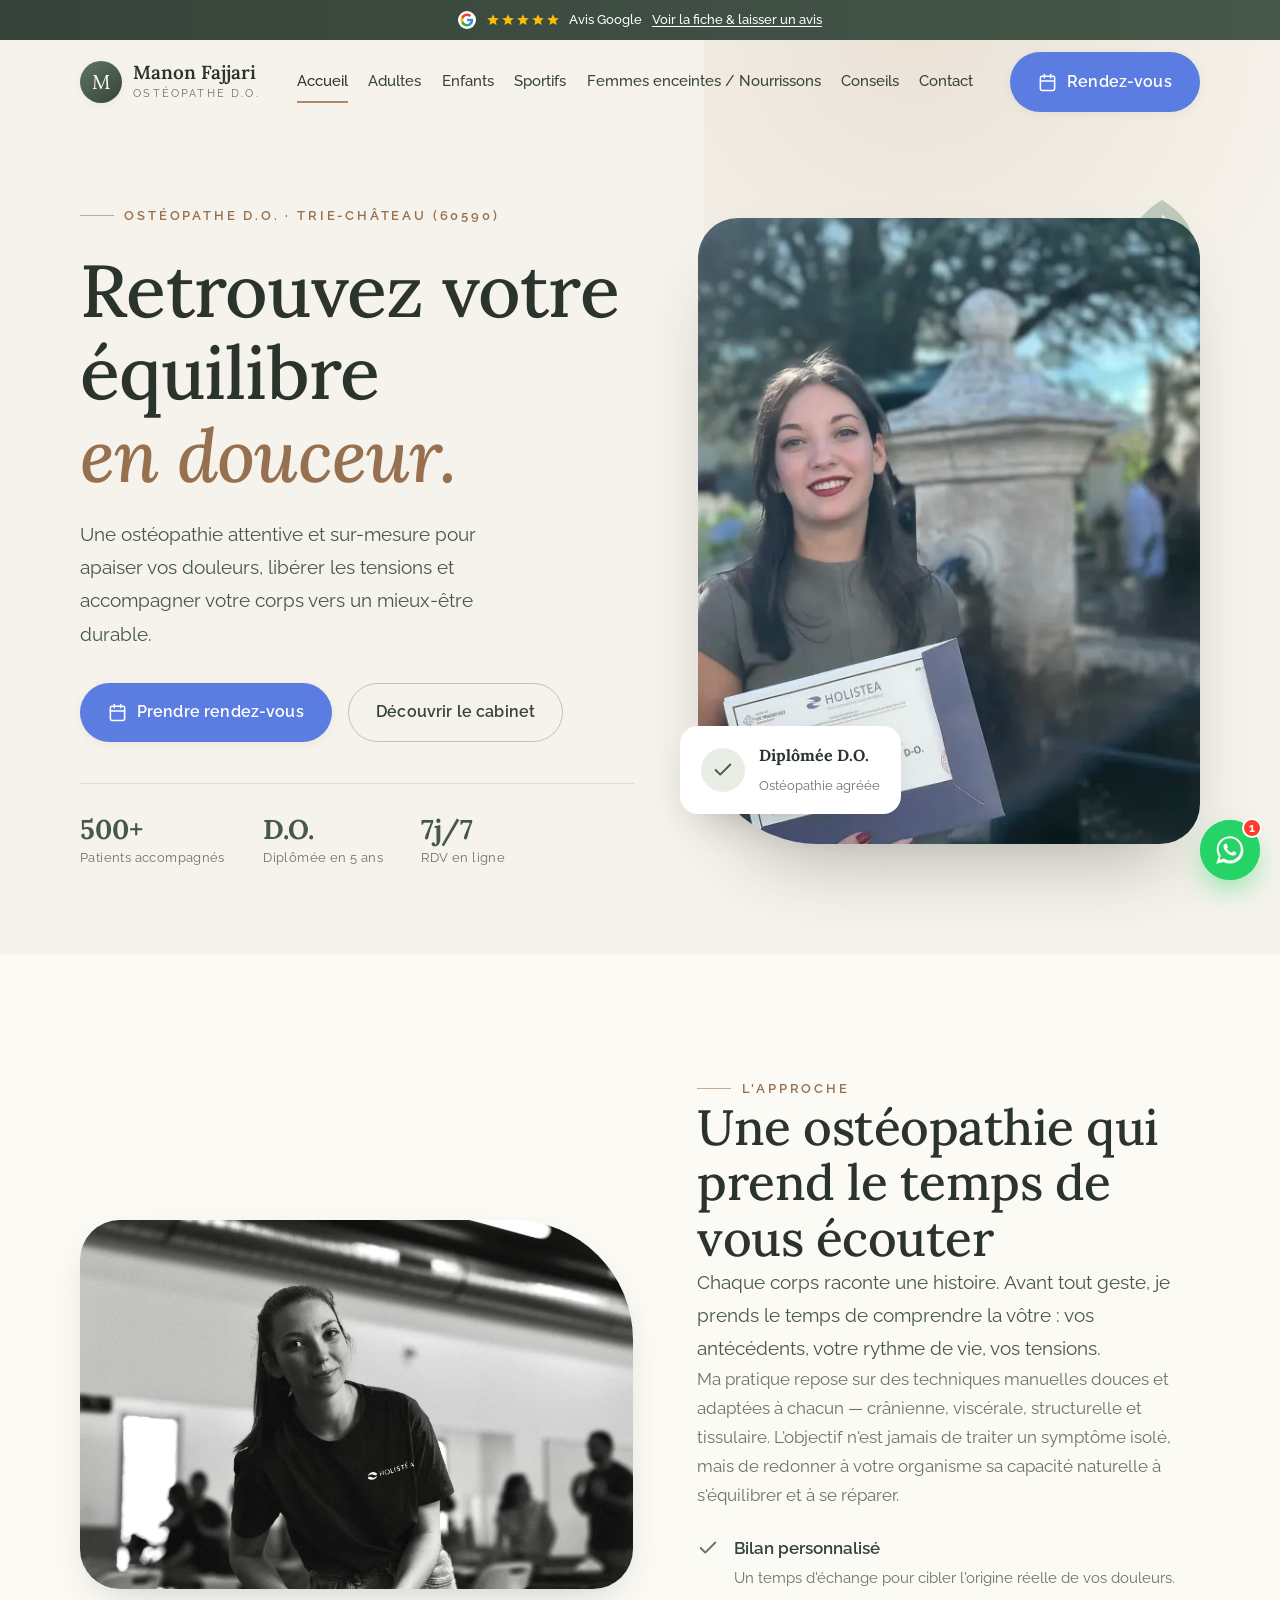
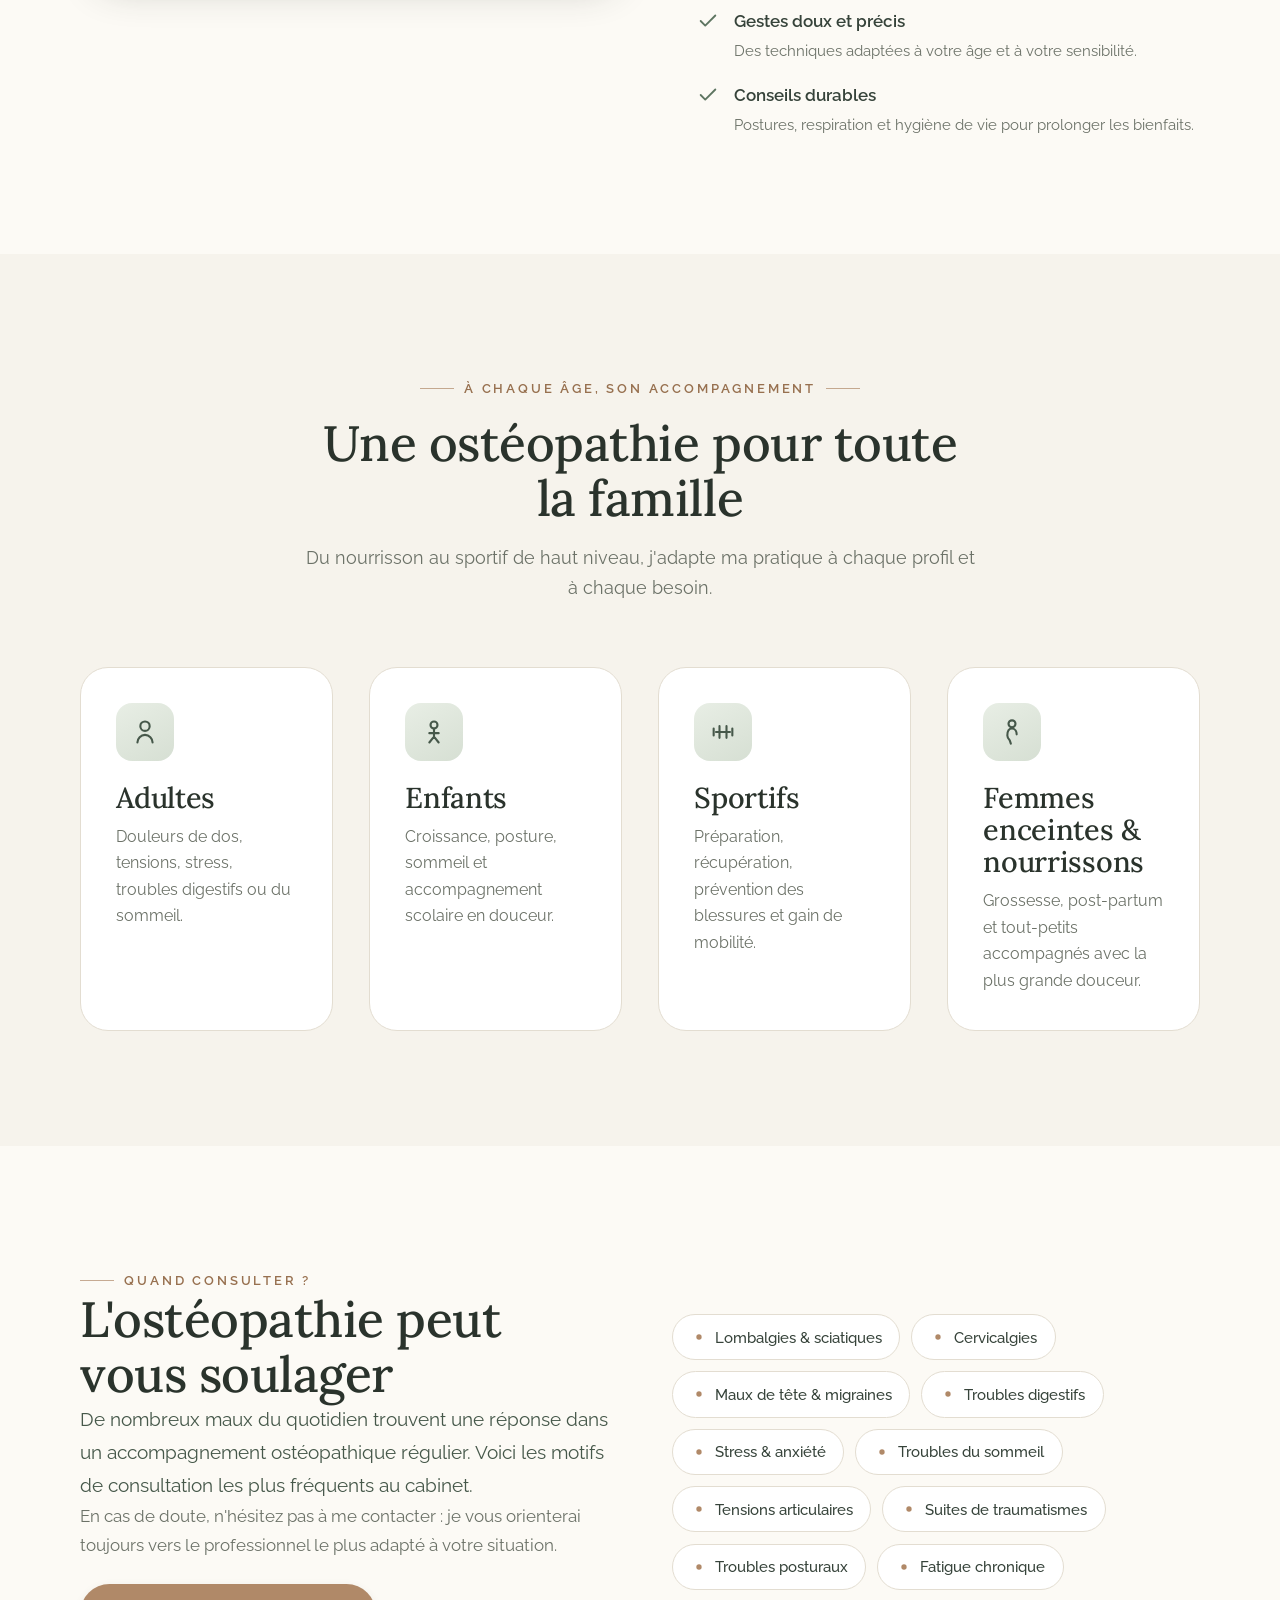
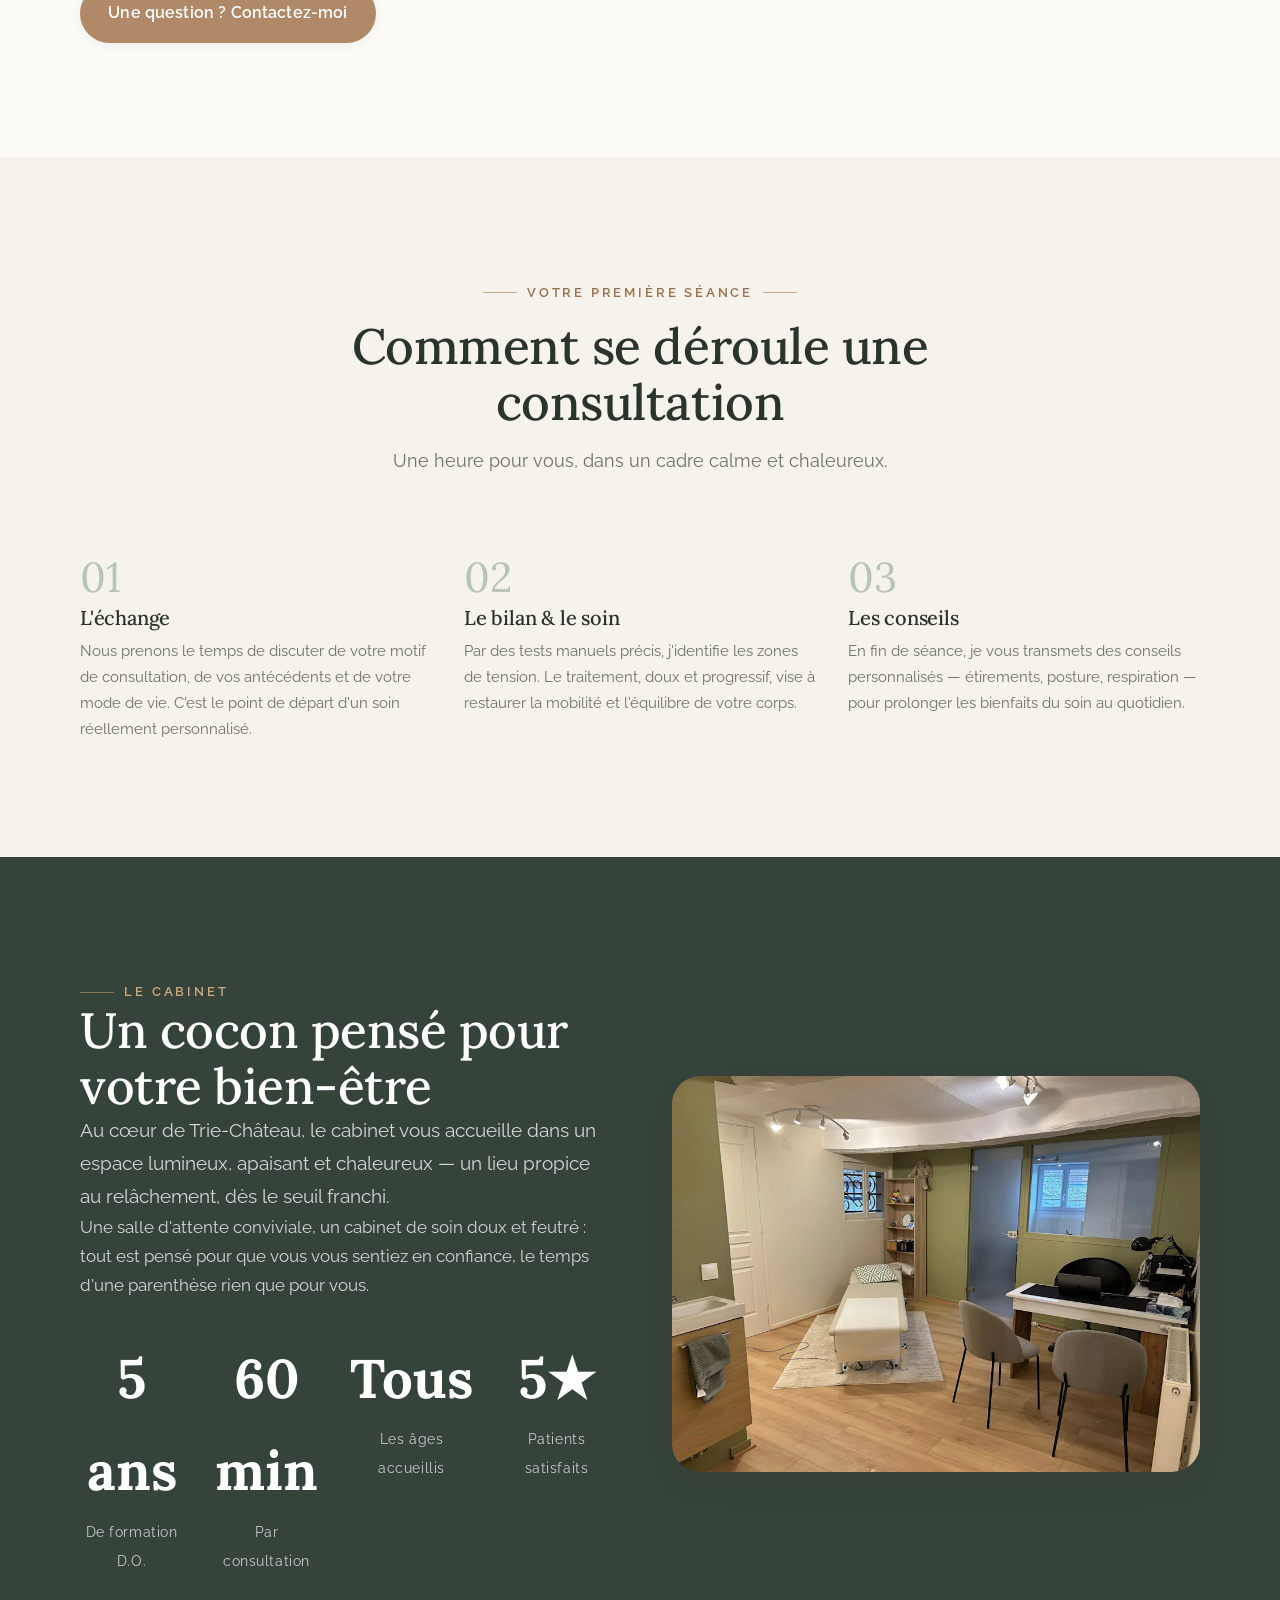
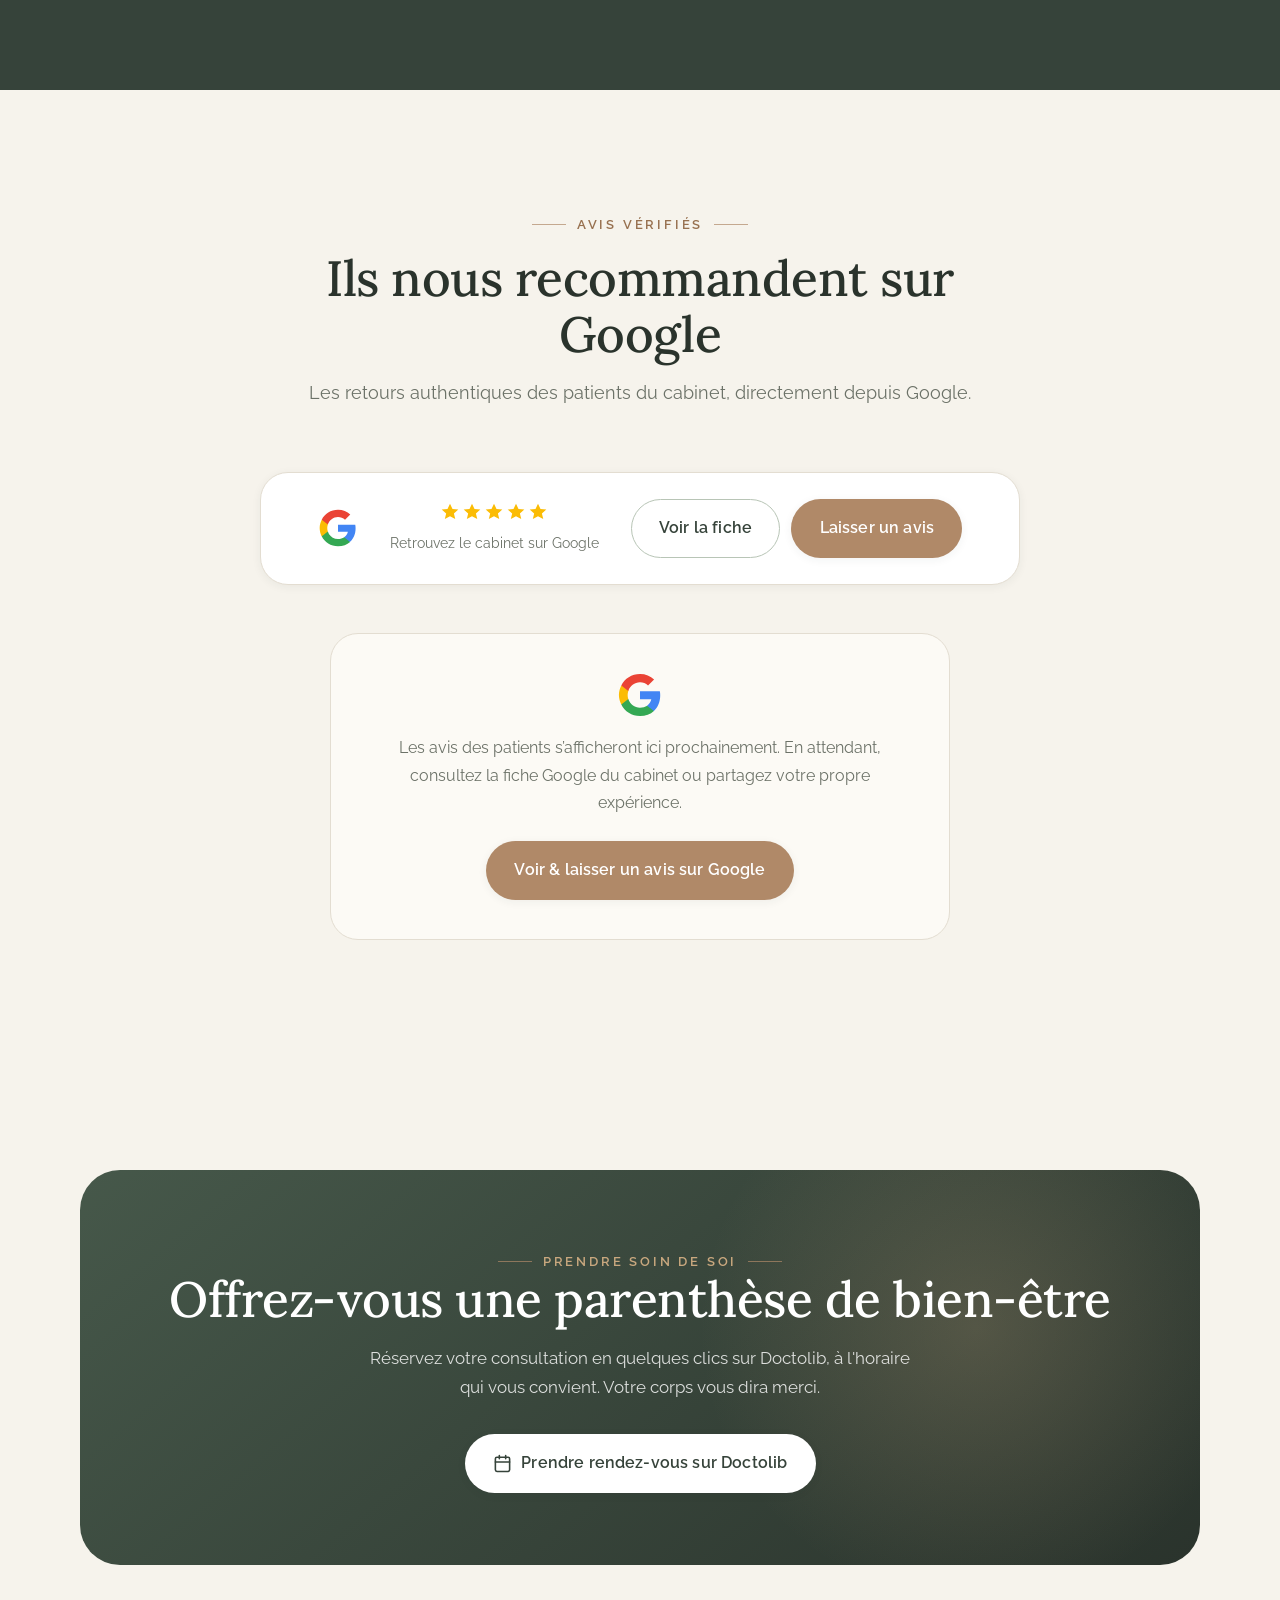
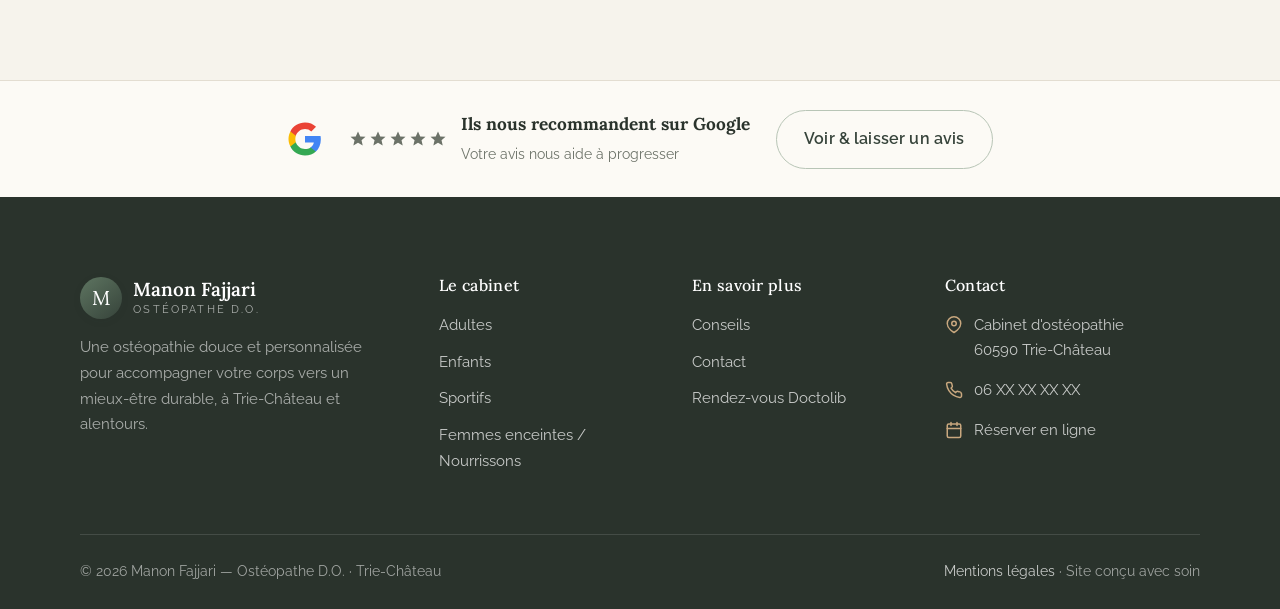
==== commit 5174bb5d: "Remplace les temoignages fictifs par une section Avis Google (data-driven, sans faux avis) Co-Author" ====
--- a/index.html
+++ b/index.html
@@ -250,36 +250,18 @@
       </div>
     </section>
 
-    <!-- ============ TÉMOIGNAGES ============ -->
+    <!-- ============ AVIS GOOGLE ============ -->
     <section class="section" id="avis">
       <div class="container">
         <div class="section-head center reveal">
-          <span class="eyebrow center">Ils témoignent</span>
-          <h2>La confiance de mes patients</h2>
-        </div>
-        <div class="grid grid-3">
-          <figure class="quote reveal">
-            <div class="stars" aria-label="5 étoiles sur 5">
-              <svg viewBox="0 0 24 24" fill="currentColor"><path d="m12 2 3 6.5 7 .6-5.3 4.6 1.6 6.8L12 17l-6.2 3.5 1.6-6.8L2 9.1l7-.6L12 2Z"/></svg><svg viewBox="0 0 24 24" fill="currentColor"><path d="m12 2 3 6.5 7 .6-5.3 4.6 1.6 6.8L12 17l-6.2 3.5 1.6-6.8L2 9.1l7-.6L12 2Z"/></svg><svg viewBox="0 0 24 24" fill="currentColor"><path d="m12 2 3 6.5 7 .6-5.3 4.6 1.6 6.8L12 17l-6.2 3.5 1.6-6.8L2 9.1l7-.6L12 2Z"/></svg><svg viewBox="0 0 24 24" fill="currentColor"><path d="m12 2 3 6.5 7 .6-5.3 4.6 1.6 6.8L12 17l-6.2 3.5 1.6-6.8L2 9.1l7-.6L12 2Z"/></svg><svg viewBox="0 0 24 24" fill="currentColor"><path d="m12 2 3 6.5 7 .6-5.3 4.6 1.6 6.8L12 17l-6.2 3.5 1.6-6.8L2 9.1l7-.6L12 2Z"/></svg>
-            </div>
-            <blockquote>« Une ostéopathe à l'écoute et d'une grande douceur. Mes douleurs lombaires se sont nettement apaisées dès la première séance. »</blockquote>
-            <figcaption>Sophie L.<span>Trie-Château</span></figcaption>
-          </figure>
-          <figure class="quote reveal" data-delay="1">
-            <div class="stars" aria-label="5 étoiles sur 5">
-              <svg viewBox="0 0 24 24" fill="currentColor"><path d="m12 2 3 6.5 7 .6-5.3 4.6 1.6 6.8L12 17l-6.2 3.5 1.6-6.8L2 9.1l7-.6L12 2Z"/></svg><svg viewBox="0 0 24 24" fill="currentColor"><path d="m12 2 3 6.5 7 .6-5.3 4.6 1.6 6.8L12 17l-6.2 3.5 1.6-6.8L2 9.1l7-.6L12 2Z"/></svg><svg viewBox="0 0 24 24" fill="currentColor"><path d="m12 2 3 6.5 7 .6-5.3 4.6 1.6 6.8L12 17l-6.2 3.5 1.6-6.8L2 9.1l7-.6L12 2Z"/></svg><svg viewBox="0 0 24 24" fill="currentColor"><path d="m12 2 3 6.5 7 .6-5.3 4.6 1.6 6.8L12 17l-6.2 3.5 1.6-6.8L2 9.1l7-.6L12 2Z"/></svg><svg viewBox="0 0 24 24" fill="currentColor"><path d="m12 2 3 6.5 7 .6-5.3 4.6 1.6 6.8L12 17l-6.2 3.5 1.6-6.8L2 9.1l7-.6L12 2Z"/></svg>
-            </div>
-            <blockquote>« J'ai emmené mon nourrisson pour des troubles du sommeil. Manon a été d'une patience et d'une bienveillance remarquables. Je recommande vivement. »</blockquote>
-            <figcaption>Julie &amp; Léo<span>Gisors</span></figcaption>
-          </figure>
-          <figure class="quote reveal" data-delay="2">
-            <div class="stars" aria-label="5 étoiles sur 5">
-              <svg viewBox="0 0 24 24" fill="currentColor"><path d="m12 2 3 6.5 7 .6-5.3 4.6 1.6 6.8L12 17l-6.2 3.5 1.6-6.8L2 9.1l7-.6L12 2Z"/></svg><svg viewBox="0 0 24 24" fill="currentColor"><path d="m12 2 3 6.5 7 .6-5.3 4.6 1.6 6.8L12 17l-6.2 3.5 1.6-6.8L2 9.1l7-.6L12 2Z"/></svg><svg viewBox="0 0 24 24" fill="currentColor"><path d="m12 2 3 6.5 7 .6-5.3 4.6 1.6 6.8L12 17l-6.2 3.5 1.6-6.8L2 9.1l7-.6L12 2Z"/></svg><svg viewBox="0 0 24 24" fill="currentColor"><path d="m12 2 3 6.5 7 .6-5.3 4.6 1.6 6.8L12 17l-6.2 3.5 1.6-6.8L2 9.1l7-.6L12 2Z"/></svg><svg viewBox="0 0 24 24" fill="currentColor"><path d="m12 2 3 6.5 7 .6-5.3 4.6 1.6 6.8L12 17l-6.2 3.5 1.6-6.8L2 9.1l7-.6L12 2Z"/></svg>
-            </div>
-            <blockquote>« En tant que coureur, je consulte régulièrement pour la récupération. Un vrai plus dans ma préparation, avec des conseils précieux. »</blockquote>
-            <figcaption>Thomas R.<span>Chaumont-en-Vexin</span></figcaption>
-          </figure>
-        </div>
+          <span class="eyebrow center">Avis vérifiés</span>
+          <h2>Ils nous recommandent sur Google</h2>
+          <p>Les retours authentiques des patients du cabinet, directement depuis Google.</p>
+        </div>
+        <!-- En-tête de note Google (injecté par main.js) -->
+        <div class="g-aggregate reveal" id="google-aggregate"></div>
+        <!-- Cartes d'avis Google (injectées par main.js depuis CONFIG.googleReviews) -->
+        <div class="grid grid-3" id="google-reviews"></div>
       </div>
     </section>
 
--- a/assets/css/style.css
+++ b/assets/css/style.css
@@ -444,3 +444,169 @@
 .bg-surface { background: var(--surface-2); }
 .divider-leaf { display:flex; align-items:center; justify-content:center; gap:1rem; color:var(--sage-300); margin: 0 auto; }
 .divider-leaf svg{width:26px;height:26px;} .divider-leaf::before,.divider-leaf::after{content:"";height:1px;width:60px;background:var(--sage-200);}
+
+/* =========================================================================
+   Barre d'avis Google (haut de page) + décalage de l'en-tête
+   ========================================================================= */
+:root { --topbar-h: 40px; }
+
+.gmb-topbar {
+  position: fixed; top: 0; left: 0; right: 0; height: var(--topbar-h); z-index: 101;
+  display: flex; align-items: center; justify-content: center; gap: .6rem;
+  padding-inline: 1rem;
+  background: linear-gradient(90deg, var(--sage-800), var(--sage-700));
+  color: #fff; font-size: .82rem;
+  transition: transform .35s var(--ease);
+}
+.gmb-topbar.hidden { transform: translateY(-100%); }
+.gmb-topbar a { display: inline-flex; align-items: center; gap: .6rem; color: #fff; font-weight: 500; }
+.gmb-topbar .g-logo { width: 18px; height: 18px; background: #fff; border-radius: 50%; padding: 2px; flex-shrink: 0; }
+.gmb-topbar .stars { display: inline-flex; gap: 1px; color: #fbbc05; }
+.gmb-topbar .stars svg { width: 14px; height: 14px; }
+.gmb-topbar .tb-cta { text-decoration: underline; text-underline-offset: 2px; white-space: nowrap; }
+@media (max-width: 600px){ .gmb-topbar .tb-text { display: none; } .gmb-topbar { font-size: .78rem; } }
+
+/* L'en-tête descend sous la barre Google, puis remonte au défilement */
+.site-header { top: var(--topbar-h); transition: background .35s var(--ease), box-shadow .35s var(--ease), height .35s var(--ease), top .35s var(--ease); }
+.site-header.scrolled { top: 0; }
+
+/* On réserve la hauteur de la barre dans les héros */
+.hero { padding-top: calc(var(--topbar-h) + var(--header-h) + clamp(2rem, 6vw, 4.5rem)); }
+.page-hero { padding-top: calc(var(--topbar-h) + var(--header-h) + clamp(2.5rem, 6vw, 4rem)); }
+
+/* =========================================================================
+   Bloc d'avis Google (bas de page)
+   ========================================================================= */
+.gmb-footerbar { background: var(--surface-2); border-top: 1px solid var(--line); }
+.gmb-footerbar .inner {
+  display: flex; flex-wrap: wrap; align-items: center; justify-content: center;
+  gap: 1rem 1.6rem; text-align: center; padding-block: 1.8rem;
+}
+.gmb-footerbar .g-logo { width: 36px; height: 36px; flex-shrink: 0; }
+.gmb-footerbar .rev { display: flex; align-items: center; gap: .9rem; text-align: left; }
+.gmb-footerbar .stars { display: inline-flex; gap: 2px; color: #fbbc05; }
+.gmb-footerbar .stars svg { width: 18px; height: 18px; }
+.gmb-footerbar b { font-family: var(--font-serif); color: var(--sage-900); font-size: 1.08rem; display: block; }
+.gmb-footerbar .rev span { color: var(--muted); font-size: .9rem; }
+
+/* =========================================================================
+   Widget WhatsApp flottant
+   ========================================================================= */
+.wa-fab {
+  position: fixed; right: 20px; bottom: 20px; z-index: 130;
+  width: 60px; height: 60px; border-radius: 50%;
+  background: #25d366; color: #fff; border: 0; cursor: pointer;
+  display: grid; place-items: center;
+  box-shadow: 0 12px 30px -6px rgba(37,211,102,.6);
+  transition: transform .25s var(--ease), box-shadow .25s var(--ease);
+}
+.wa-fab:hover { transform: translateY(-3px) scale(1.05); box-shadow: 0 16px 36px -6px rgba(37,211,102,.7); }
+.wa-fab svg { width: 34px; height: 34px; }
+.wa-fab .wa-ping {
+  position: absolute; inset: 0; border-radius: 50%; background: #25d366;
+  opacity: .55; z-index: -1; animation: wa-ping 2.4s var(--ease) infinite;
+}
+@keyframes wa-ping { 0% { transform: scale(1); opacity: .5; } 70%,100% { transform: scale(1.7); opacity: 0; } }
+.wa-fab .wa-dot {
+  position: absolute; top: -2px; right: -2px; width: 20px; height: 20px; border-radius: 50%;
+  background: #ff3b30; color: #fff; font-size: .72rem; font-weight: 700;
+  display: grid; place-items: center; border: 2px solid #fff;
+}
+
+.wa-panel {
+  position: fixed; right: 20px; bottom: 92px; z-index: 130;
+  width: 340px; max-width: calc(100vw - 32px);
+  background: #fff; border-radius: 18px; overflow: hidden;
+  box-shadow: var(--shadow-lg);
+  transform: translateY(16px) scale(.96); opacity: 0; pointer-events: none;
+  transform-origin: bottom right;
+  transition: transform .3s var(--ease), opacity .3s var(--ease);
+}
+.wa-panel.open { transform: none; opacity: 1; pointer-events: auto; }
+.wa-head { background: #075e54; color: #fff; padding: 1rem 1.1rem; display: flex; align-items: center; gap: .85rem; }
+.wa-head .av {
+  width: 46px; height: 46px; border-radius: 50%; background: #25d366;
+  display: grid; place-items: center; font-family: var(--font-serif); font-size: 1.25rem; flex-shrink: 0;
+  position: relative;
+}
+.wa-head .av::after { content:""; position:absolute; right:1px; bottom:1px; width:11px; height:11px; border-radius:50%; background:#4ade80; border:2px solid #075e54; }
+.wa-head .who b { display: block; font-size: .98rem; line-height: 1.2; }
+.wa-head .who span { font-size: .76rem; opacity: .82; }
+.wa-head .wa-close { margin-left: auto; background: transparent; border: 0; color: #fff; cursor: pointer; width: 34px; height: 34px; display: grid; place-items: center; border-radius: 50%; }
+.wa-head .wa-close:hover { background: rgba(255,255,255,.15); }
+.wa-head .wa-close svg { width: 20px; height: 20px; }
+.wa-body {
+  padding: 1.3rem 1.1rem; min-height: 130px;
+  background-color: #e6ddd4;
+  background-image: radial-gradient(rgba(0,0,0,.035) 1px, transparent 1px);
+  background-size: 16px 16px;
+}
+.wa-bubble {
+  background: #fff; border-radius: 2px 14px 14px 14px; padding: .8rem 1rem;
+  box-shadow: 0 1px 2px rgba(0,0,0,.12); font-size: .95rem; color: #303030; max-width: 90%;
+  position: relative; animation: wa-in .4s var(--ease) both;
+}
+.wa-bubble .wa-time { display: block; font-size: .68rem; color: #9aa0a6; text-align: right; margin-top: .35rem; }
+@keyframes wa-in { from { opacity: 0; transform: translateY(8px); } to { opacity: 1; transform: none; } }
+.wa-foot { display: flex; gap: .5rem; padding: .7rem; background: #f0f0f0; align-items: center; }
+.wa-foot input {
+  flex: 1; border: 1px solid var(--line); border-radius: 100px; padding: .65rem 1rem;
+  font-family: inherit; font-size: .9rem; background: #fff; color: var(--ink);
+}
+.wa-foot input:focus-visible { outline: 2px solid #25d366; outline-offset: 1px; }
+.wa-foot .wa-send {
+  width: 44px; height: 44px; border-radius: 50%; background: #25d366; color: #fff; border: 0;
+  display: grid; place-items: center; cursor: pointer; flex-shrink: 0; transition: background .2s;
+}
+.wa-foot .wa-send:hover { background: #1ebe5a; }
+.wa-foot .wa-send svg { width: 20px; height: 20px; }
+
+@media (max-width: 560px){
+  .wa-fab { right: 16px; bottom: 16px; width: 56px; height: 56px; }
+  .wa-panel { right: 16px; bottom: 82px; }
+}
+@media (prefers-reduced-motion: reduce){ .wa-fab .wa-ping { animation: none; } }
+
+/* =========================================================================
+   Avis Google (page d'accueil) — note agrégée + cartes d'avis
+   ========================================================================= */
+.g-aggregate {
+  display: flex; flex-wrap: wrap; align-items: center; justify-content: center;
+  gap: 1rem 2rem; text-align: center;
+  background: var(--surface); border: 1px solid var(--line); border-radius: var(--r-lg);
+  padding: 1.6rem 2rem; max-width: 760px; margin: 0 auto clamp(2rem,4vw,3rem);
+  box-shadow: var(--shadow-sm);
+}
+.g-aggregate .g-logo { width: 40px; height: 40px; flex-shrink: 0; }
+.g-aggregate .score { display: flex; align-items: center; gap: .9rem; }
+.g-aggregate .score .num { font-family: var(--font-serif); font-size: 2.4rem; color: var(--sage-900); line-height: 1; }
+.g-aggregate .stars { display: inline-flex; gap: 2px; color: #fbbc05; }
+.g-aggregate .stars svg { width: 20px; height: 20px; }
+.g-aggregate .meta { color: var(--muted); font-size: .9rem; }
+.g-aggregate .meta b { color: var(--sage-900); font-family: var(--font-serif); }
+.g-aggregate .g-actions { display: flex; flex-wrap: wrap; gap: .7rem; justify-content: center; }
+
+.g-review { position: relative; padding-top: clamp(1.8rem,3vw,2.2rem); }
+.g-review .g-mark {
+  position: absolute; top: clamp(1.4rem,2.5vw,1.8rem); right: clamp(1.4rem,2.5vw,1.8rem);
+  width: 26px; height: 26px;
+}
+.g-review .stars { color: #fbbc05; }
+.g-review .author { display: flex; align-items: center; gap: .8rem; margin-top: 1.3rem; }
+.g-review .avatar {
+  width: 42px; height: 42px; border-radius: 50%; flex-shrink: 0;
+  display: grid; place-items: center; color: #fff; font-weight: 600; font-family: var(--font-serif);
+  background: linear-gradient(140deg, var(--sage-500), var(--sage-700));
+}
+.g-review .who b { display: block; color: var(--sage-900); font-size: .96rem; font-weight: 600; }
+.g-review .who span { display: inline-flex; align-items: center; gap: .35rem; color: var(--muted); font-size: .8rem; }
+.g-review .who span svg { width: 13px; height: 13px; }
+.g-review blockquote { font-style: normal; font-family: var(--font-sans); font-size: 1rem; color: var(--sage-800); line-height: 1.65; }
+
+.g-empty { grid-column: 1 / -1; text-align: center; max-width: 620px; margin: 0 auto; }
+.g-empty .g-logo { display: block; width: 46px; height: 46px; margin: 0 auto 1rem; }
+.g-empty p { color: var(--muted); margin-bottom: 1.5rem; font-size: 1.02rem; }
+
+/* Contrainte de taille des logos Google (le SVG remplit son conteneur) */
+.g-logo, .g-mark { display: inline-block; line-height: 0; }
+.g-logo svg, .g-mark svg { width: 100%; height: 100%; display: block; }
